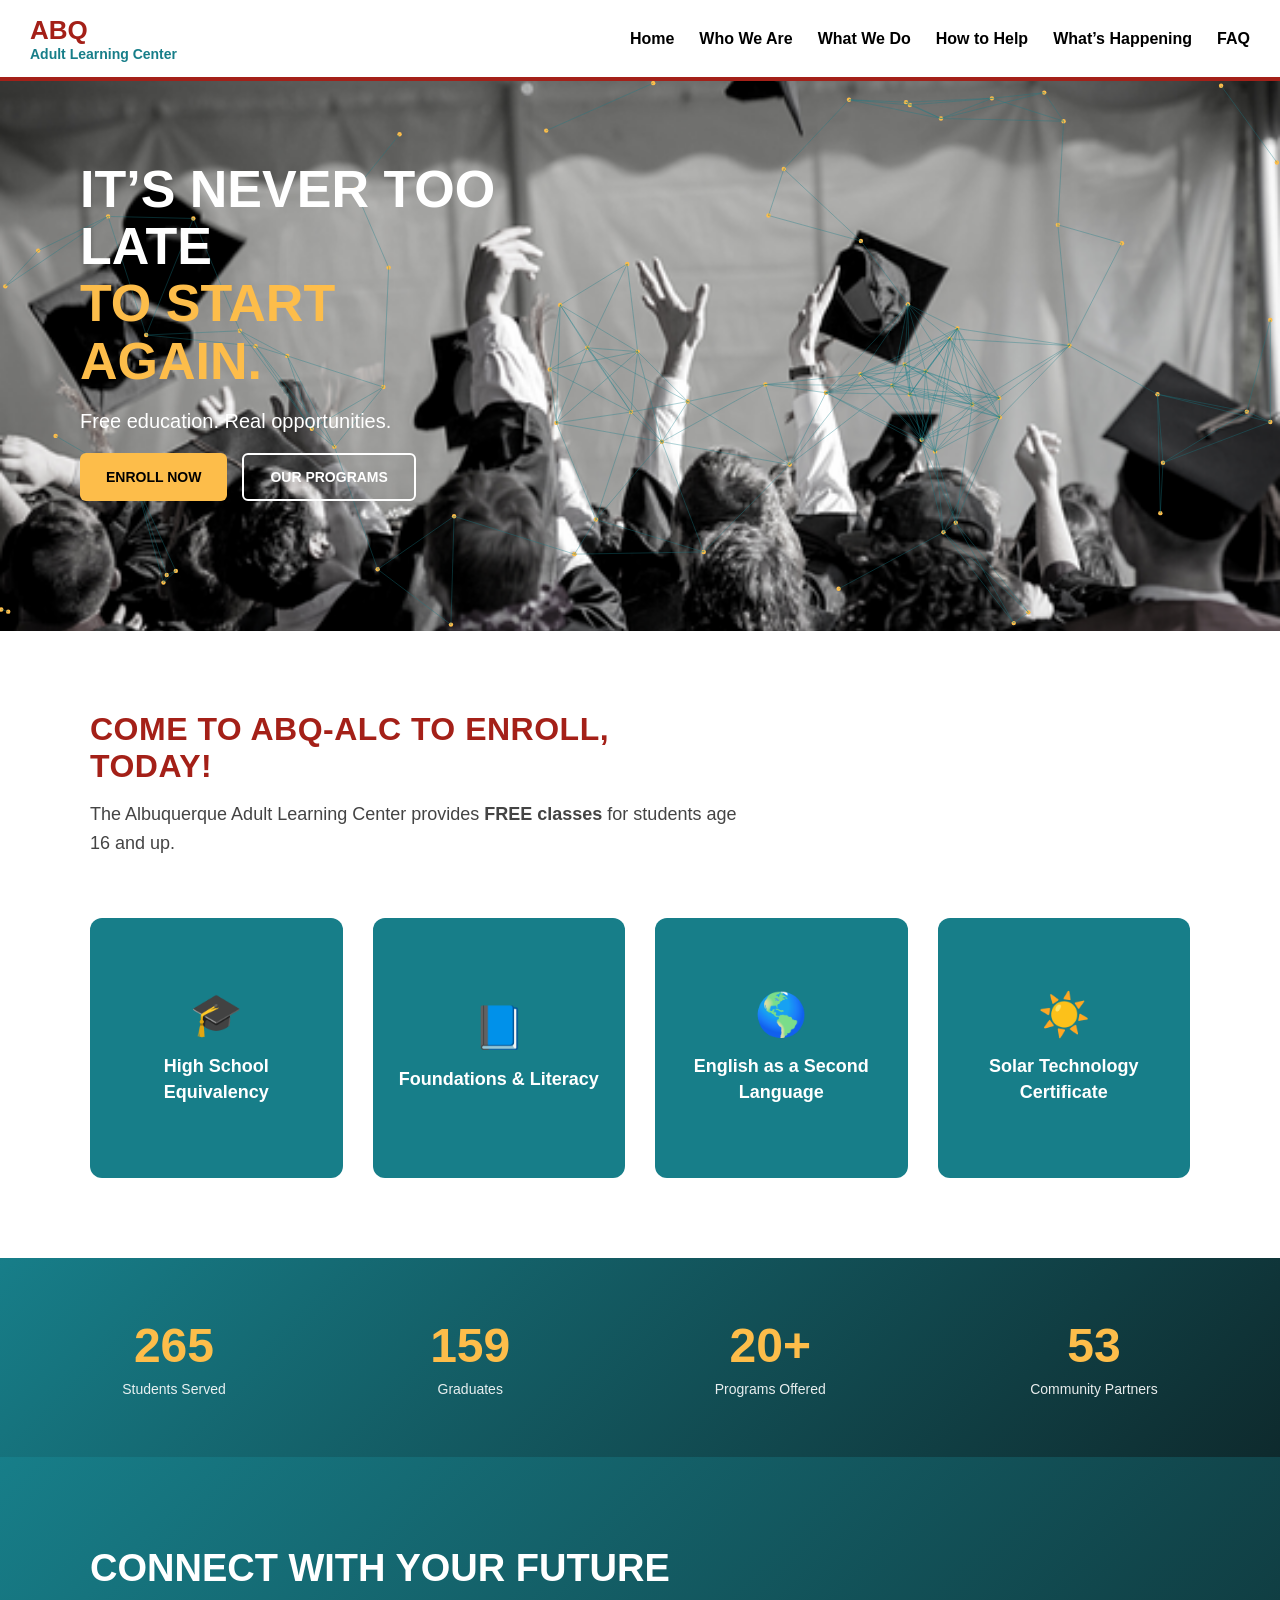
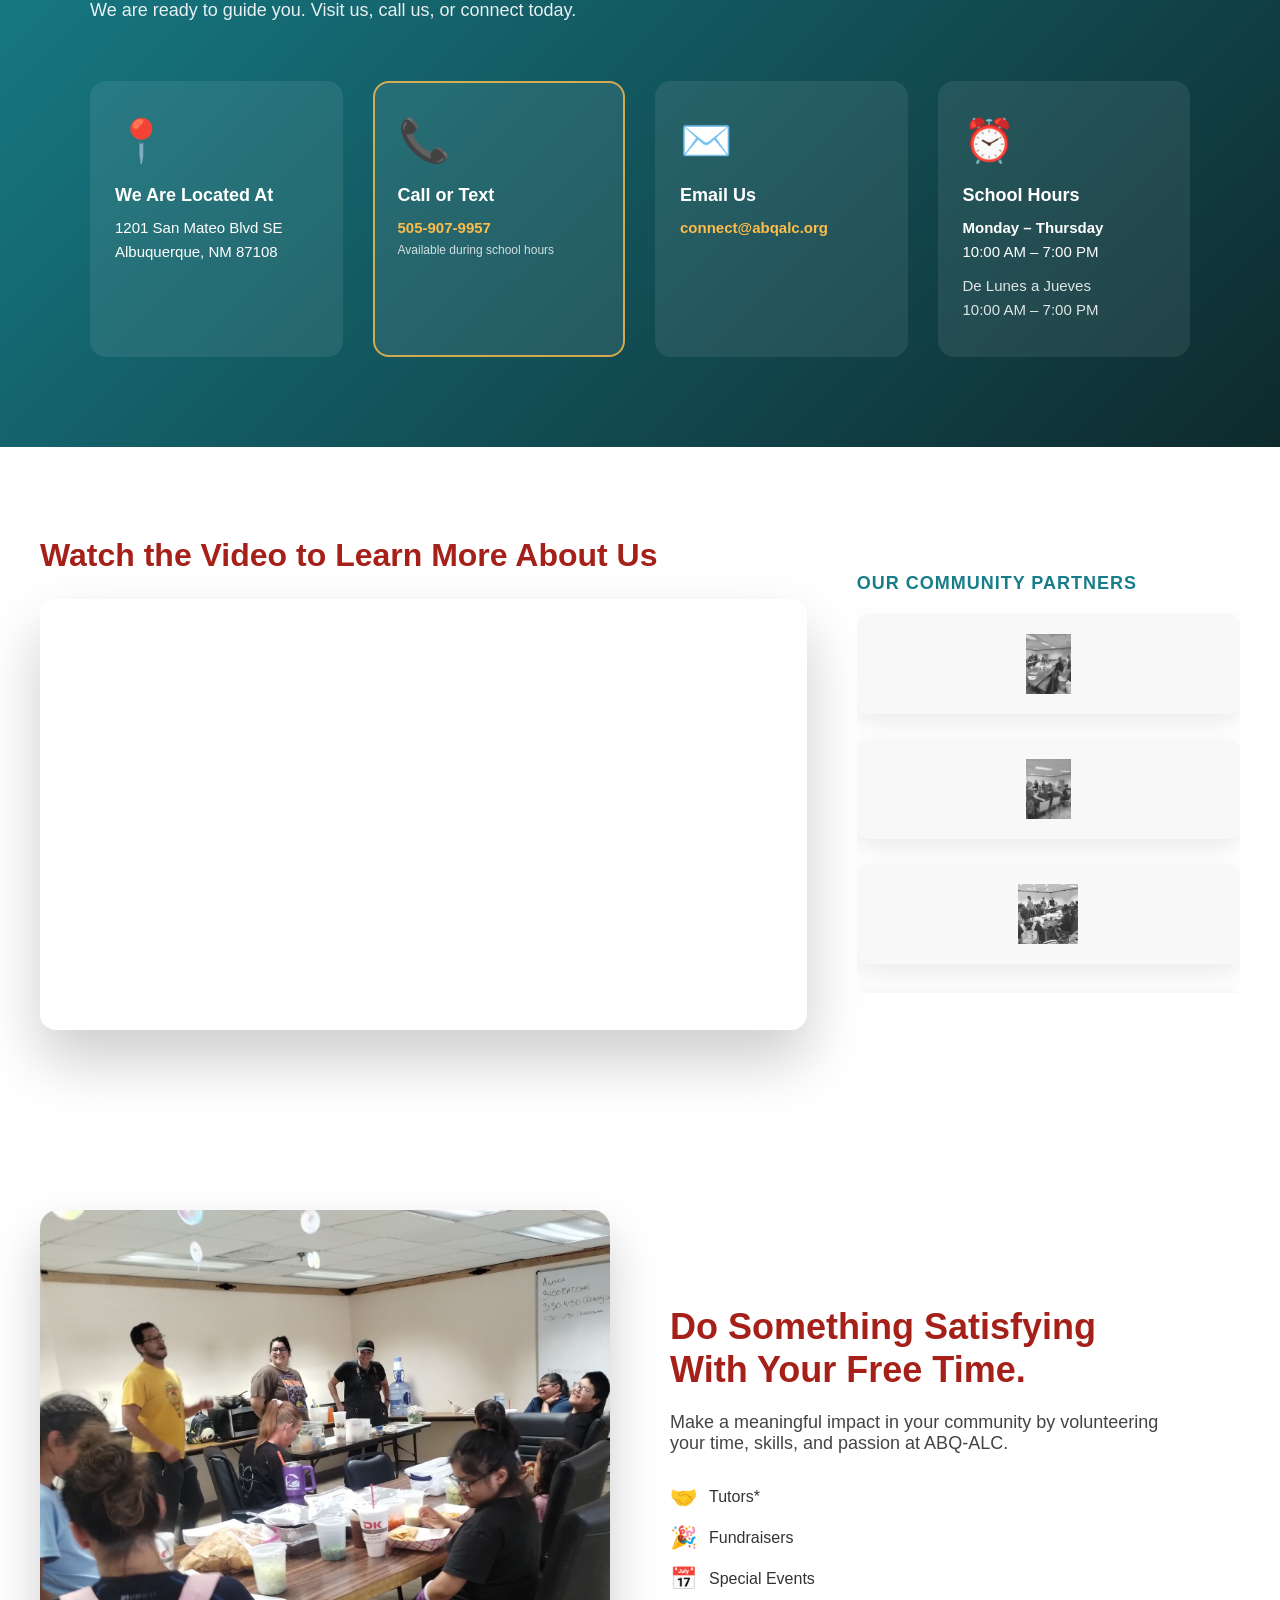
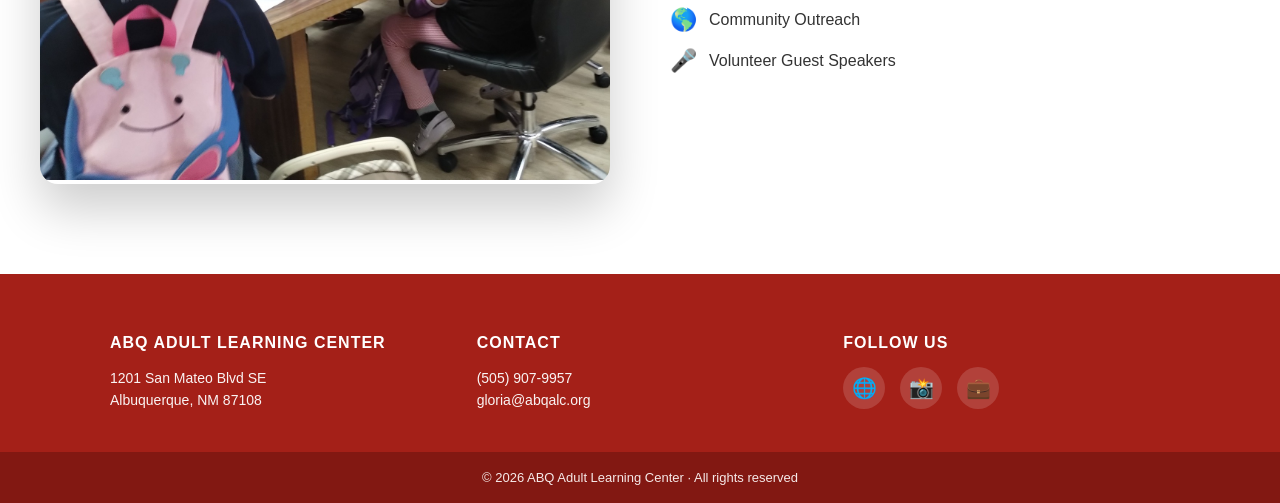
==== index.html @ 98a54695 "Update index.html" ====
<!DOCTYPE html>
<html lang="es">
<head>
  <meta charset="UTF-8" />
  <meta name="viewport" content="width=device-width, initial-scale=1.0" />
  <title>ABQ Adult Learning Center</title>
  <link rel="stylesheet" href="styles.css">
</head>
<body>

<!-- ================= NAVBAR ================= -->
<header class="navbar">
  <div class="logo">
    ABQ <span>Adult Learning Center</span>
  </div>

  <button class="menu-toggle" aria-label="Toggle Menu">☰</button>

  <nav class="nav-menu">
    <ul class="menu-root">

      <li class="menu-item">
<a href="index.html">Home</a>

        <ul class="submenu">
          <li class="has-children"><a href="pa.html">Program Information</a>
             <ul class="submenu sub">
              <li><a href="pa.html">1</a></li>
              <li><a href="pa.html">2</a></li>
              <li><a href="pa.html">3</a></li>
              <li><a href="pa.html">4</a></li>
              <li><a href="pa.html">5</a></li>
             
            </ul>
            </li>

          <li class="has-children">
            <a href="pa.html"> 2022–2023 Student Success</a>
             <ul class="submenu sub">
              <li><a href="pa.html">Board</a></li>
             <li><a href="pa.html">staff</a></li>
            </ul>
            </li>
          <li><a href="ci.html">Location & Contact</a></li>
        </ul>
      </li>

      <li class="menu-item">
        Who We Are
        <ul class="submenu">
          <li class="has-children">
            Board and Staff
            <ul class="submenu sub">
              <li>Board</li>
              <li>Staff</li>
            </ul>
          </li>
          <li>Community Partners</li>
          <li>Contact Us</li>
        </ul>
      </li>

      <li class="menu-item">
        What We Do
        <ul class="submenu">
          <li>Our Programs</li>
          <li>Student Advocacy</li>
          <li>Resources</li>
          <li>Janice Pecos Scholarship</li>
        </ul>
      </li>

      <li class="menu-item">
        How to Help
        <ul class="submenu">
          <li>Volunteer</li>
          <li>Donate</li>
        </ul>
      </li>

      <li class="menu-item">
        What’s Happening
        <ul class="submenu">
          <li>Annual Reports</li>
          <li>Events</li>
          <li>News</li>
        </ul>
      </li>

      <li class="menu-item">FAQ</li>
    </ul>
  </nav>
</header>

<!-- ================= HERO ================= -->
<section class="hero">

  <!-- Imagen de fondo REAL -->
  <div class="hero-bg"></div>

  <!-- Capa oscura -->
  <div class="hero-overlay"></div>

  <!-- Red neuronal -->
  <canvas id="network"></canvas>

  <!-- Contenido -->
  <div class="hero-content">
    <h1>
      IT’S NEVER TOO LATE<br>
      <span>TO START AGAIN.</span>
    </h1>

    <p>Free education. Real opportunities.</p>

    <div class="hero-buttons">
      <button class="btn primary">ENROLL NOW</button>
      <button class="btn secondary">OUR PROGRAMS</button>
    </div>
  </div>
</section>

<!-- ================= enroll ================= -->

<section class="enroll-section">
  <div class="enroll-container">

    <!-- Título principal -->
    <div class="enroll-header">
      <h2>COME TO ABQ‑ALC TO ENROLL, TODAY!</h2>
      <p>
        The Albuquerque Adult Learning Center provides
        <strong>FREE classes</strong> for students age 16 and up.
      </p>
    </div>

    <!-- Flip Cards -->
    <div class="flip-grid">

      <div class="flip-card">
        <div class="flip-inner">
          <div class="flip-front">
            <span class="icon">🎓</span>
            <h3>High School Equivalency</h3>
          </div>
          <div class="flip-back">
            <p>
              Preparation to pass the
              <strong>HiSET or GED® exam</strong>
              and earn your high school equivalency.
            </p>
          </div>
        </div>
      </div>

      <div class="flip-card">
        <div class="flip-inner">
          <div class="flip-front">
            <span class="icon">📘</span>
            <h3>Foundations & Literacy</h3>
          </div>
          <div class="flip-back">
            <p>
              Improve your
              <strong>reading and writing skills</strong>
              with supportive, foundational instruction.
            </p>
          </div>
        </div>
      </div>

      <div class="flip-card">
        <div class="flip-inner">
          <div class="flip-front">
            <span class="icon">🌎</span>
            <h3>English as a Second Language</h3>
          </div>
          <div class="flip-back">
            <p>
              <strong>ESL classes</strong> for all levels,
              from beginner to advanced English learners.
            </p>
          </div>
        </div>
      </div>

      <div class="flip-card">
        <div class="flip-inner">
          <div class="flip-front">
            <span class="icon">☀️</span>
            <h3>Solar Technology Certificate</h3>
          </div>
          <div class="flip-back">
            <p>
              Earn a
              <strong>Fundamentals of Solar Technology (IET)</strong>
              certificate for the solar industry.
            </p>
          </div>
        </div>
      </div>

    </div>

  </div>
</section>



<!-- ================= MÉTRICAS ================= -->
<section class="stats">
  <div class="stat" data-target="500">
    <strong>0</strong>
    <span>Students Served</span>
  </div>
  <div class="stat" data-target="300">
    <strong>0</strong>
    <span>Graduates</span>
  </div>
  <div class="stat" data-target="20">
    <strong>0</strong>
    <span>Programs Offered</span>
  </div>
  <div class="stat" data-target="100">
    <strong>0</strong>
    <span>Community Partners</span>
  </div>
</section>



<!-- ================= CONNECT ================= -->

<section class="connect-section">

  <div class="connect-wrapper">

    <h2 class="connect-title">
      CONNECT WITH YOUR FUTURE
    </h2>

    <p class="connect-subtitle">
      We are ready to guide you. Visit us, call us, or connect today.
    </p>

    <div class="connect-grid">

      <!-- LOCATION -->
      <div class="connect-card">
        <div class="connect-icon">📍</div>
        <h3>We Are Located At</h3>
        <p>
          1201 San Mateo Blvd SE<br>
          Albuquerque, NM 87108
        </p>
      </div>

      <!-- PHONE -->
      <div class="connect-card pulse">
        <div class="connect-icon">📞</div>
        <h3>Call or Text</h3>
        <p class="highlight">
          505‑907‑9957
        </p>
        <span class="note">Available during school hours</span>
      </div>

      <!-- EMAIL -->
      <div class="connect-card">
        <div class="connect-icon">✉️</div>
        <h3>Email Us</h3>
        <p class="highlight">
          connect@abqalc.org
        </p>
      </div>

      <!-- HOURS -->
      <div class="connect-card hours">
        <div class="connect-icon">⏰</div>
        <h3>School Hours</h3>
        <p>
          <strong>Monday – Thursday</strong><br>
          10:00 AM – 7:00 PM
        </p>
        <p class="spanish">
          De Lunes a Jueves<br>
          10:00 AM – 7:00 PM
        </p>
      </div>

    </div>

  </div>
</section>





<section class="partners-section">


  <div class="partners-container">

    <!-- VIDEO -->
    <div class="partners-video">
      <h2>Watch the Video to Learn More About Us</h2>

      <div class="video-wrapper">
        <iframe 
          src="https://vimeo.com/821521663?fl=pl&fe=vl"
          frameborder="0"
          allow="autoplay; fullscreen"
          allowfullscreen>
        </iframe>
      </div>
    </div>






    <!-- CARRUSEL DE ALIADOS -->
    <div class="partners-carousel">


      <h3>Our Community Partners</h3>
      <!-- LIGHTBOX MODAL -->
<div class="lightbox" id="lightbox">
  <div class="lightbox-overlay"></div>

  <div class="lightbox-content">
    <button class="lightbox-close" aria-label="Close">✕</button>
    <img id="lightbox-img" src="" alt="Expanded Partner">
  </div>
</div>

      <div class="carousel-track">
        <div class="partner-logo">
  <img src="img/aalc4.jpg" data-full="img/aalc4.jpg" alt="Partner Logo">
</div>

        <div class="partner-logo">
           <img src="img/aalc5.jpg" data-full="img/aalc5.jpg" alt="Partner Logo">

        </div>
        <div class="partner-logo">
  <img src="img/aalc6.jpg" data-full="img/aalc6.jpg" alt="Partner Logo">
        </div>
        <div class="partner-logo">
  <img src="img/aalc7.jpg" data-full="img/aalc7.jpg" alt="Partner Logo">
        </div>
        <div class="partner-logo">
  <img src="img/aalc4.jpg" data-full="img/aalc4.jpg" alt="Partner Logo">
        </div>
        <div class="partner-logo">
  <img src="img/aalc5.jpg" data-full="img/aalc5.jpg" alt="Partner Logo">
        </div>

        <!-- duplicados para loop infinito -->
        <div class="partner-logo">
  <img src="img/aalc6.jpg" data-full="img/aalc6.jpg alt="Partner Logo">
        </div>
        <div class="partner-logo">
  <img src="img/aalc7.jpg" data-full="logos/partner1.png" alt="Partner Logo">
        </div>
      </div>

    </div>

  </div>

</section>



<section class="volunteer-section">

  <div class="volunteer-container">

    <!-- IMAGEN -->
    <div class="volunteer-image">
      <img src="img/aalc6.jpg">

    </div>

    <!-- CONTENIDO -->
    <div class="volunteer-content">
      <h2>Do Something Satisfying<br>With Your Free Time.</h2>

      <p class="volunteer-intro">
        Make a meaningful impact in your community by volunteering
        your time, skills, and passion at ABQ‑ALC.
      </p>

      <ul class="volunteer-list">
        <li><span class="icon">🤝</span>Tutors*</li>
        <li><span class="icon">🎉</span>Fundraisers</li>
        <li><span class="icon">📅</span>Special Events</li>
        <li><span class="icon">🌎</span>Community Outreach</li>
        <li><span class="icon">🎤</span>Volunteer Guest Speakers</li>
      </ul>
    </div>

  </div>

</section>



<footer class="site-footer">

  <div class="footer-container">

    <!-- INFO -->
    <div class="footer-column">
      <h3>ABQ Adult Learning Center</h3>
      <p>
        1201 San Mateo Blvd SE<br>
        Albuquerque, NM 87108
      </p>
    </div>

    <!-- CONTACT -->
    <div class="footer-column">
      <h3>Contact</h3>
      <p>(505) 907‑9957</p>
      <p>
        gloria@abqalc.org
      </p>
    </div>

    <!-- SOCIAL -->
    <div class="footer-column">
      <h3>Follow Us</h3>
      <div class="social-icons">
        <a href="#" aria-label="Facebook">🌐</a>
        <a href="#" aria-label="Instagram">📸</a>
        <a href="#" aria-label="LinkedIn">💼</a>
      </div>
    </div>

   


  </div>

  <!-- COPYRIGHT -->
  <div class="footer-bottom">
    © <span id="year"></span> ABQ Adult Learning Center · All rights reserved
  </div>

</footer>

<script src="script.js"></script>




</body>
</html>
---- styles.css ----
/* =============================
   COLORES
============================= */
:root {
  --red: #a42018;
  --yellow: #fdbd4a;
  --blue: #177E89;
  --white: #ffffff;
  --dark: #0e2a2d;
}

/* =============================
   RESET
============================= */
* {
  margin: 0;
  padding: 0;
  box-sizing: border-box;
}

body {
  font-family: "Segoe UI", Arial, sans-serif;
  background: #f5f5f5;
}

/* =============================
   NAVBAR
============================= */
.navbar {
  display: flex;
  justify-content: space-between;
  align-items: center;
  padding: 15px 30px;
  background: var(--white);
  border-bottom: 4px solid var(--red);
  position: sticky;
  top: 0;
  z-index: 1000;
}

.logo {
  font-weight: bold;
  font-size: 26px;
  color: var(--red);
}

.logo span {
  display: block;
  font-size: 14px;
  color: var(--blue);
}

/* =============================
   MENU
============================= */
.menu-toggle {
  display: none;
  font-size: 28px;
  background: none;
  border: none;
  cursor: pointer;
}

.menu-root {
  list-style: none;
  display: flex;
  gap: 25px;
}


.menu-item {
  position: relative;
  cursor: pointer;
  font-weight: 600;
}

.menu-item:hover {
  color: var(--red);
}

/* =============================
   SUBMENÚS (NIVEL 1 Y 2)
============================= */
.submenu {
  position: absolute;
  top: 100%;
  left: 0;
  background: var(--white);
  min-width: 240px;
  display: none; /* SIEMPRE OCULTO */
  flex-direction: column;
  box-shadow: 0 6px 16px rgba(0,0,0,0.15);
  border-radius: 6px;
  padding: 10px 0;
  z-index: 999;
}

/* Mostrar SOLO si está activo (mobile) */
.menu-item.active > .submenu,
.has-children.active > .submenu {
  display: flex;
}

/* Desktop (hover real) */
@media (hover: hover) {
  .menu-item:hover > .submenu {
    display: flex;
  }

  .has-children:hover > .submenu {
    display: flex;
  }
}

.submenu li {
  padding: 10px 20px;
  white-space: nowrap;
}

.submenu li:hover {
  background: var(--yellow);
}

/* Segundo nivel */
.has-children {
  position: relative;
}

.submenu.sub {
  top: 0;
  left: 100%;
}


/* =============================
   CANVAS
============================= */
#network {
  position: absolute;
  inset: 0;
  z-index: 1;
}

/* =============================
   HERO CONTENT
============================= */
.hero-content {
  position: relative;
  z-index: 2;
  max-width: 600px;
  padding: 80px;
  color: var(--white);
}

.hero h1 {
  font-size: 52px;
  line-height: 1.1;
}

.hero h1 span {
  color: var(--yellow);
}

.hero p {
  margin: 20px 0;
  font-size: 20px;
}

/* =============================
   BUTTONS
============================= */
.hero-buttons {
  display: flex;
  gap: 15px;
}

.btn {
  padding: 14px 26px;
  font-size: 14px;
  border-radius: 6px;
  cursor: pointer;
  border: none;
  font-weight: bold;
}

.btn.primary {
  background: var(--yellow);
  color: #000;
}

.btn.secondary {
  background: transparent;
  border: 2px solid var(--white);
  color: var(--white);
}

/* =============================
   RESPONSIVE (MOBILE)
============================= */
@media (max-width: 768px) {
  .menu-toggle {
    display: block;
  }

  .nav-menu {
    display: none;
    width: 100%;
    background: var(--white);
  }

  .nav-menu.open {
    display: block;
  }

  .nav-menu ul {
    flex-direction: column;
    padding: 15px;
    gap: 10px;
  }

  .submenu {
    position: static;
    box-shadow: none;
    border-radius: 0;
    padding-left: 15px;
  }

  .hero-content {
    padding: 40px;
  }

  .hero h1 {
    font-size: 36px;
  }
}

.hero {
  position: relative;
  height: 550px;
  overflow: hidden;
}

/* IMAGEN DE FONDO REAL */
.hero-bg {
  position: absolute;
  inset: 0;
  background-image: url("img/hero.webp"); /* 👈 AQUÍ */
  background-size: cover;
  background-position: center;
  background-repeat: no-repeat;
  z-index: 0;
}

/* MÉTRICAS */
.stats {
  display: flex;
  justify-content: space-around;
  padding: 60px 20px;
  background: linear-gradient(135deg, #177E89, #0e2a2d);
  color: white;
}

.stat {
  text-align: center;
}

.stat strong {
  font-size: 48px;
  color: #fdbd4a;
}

.stat span {
  display: block;
  margin-top: 8px;
  font-size: 14px;
  opacity: 0.9;
}



/* =============================
   ENROLL SECTION
============================= */
.enroll-section {
  background: #ffffff;
  padding: 80px 20px;
}

.enroll-container {
  max-width: 900px;
  margin: 0 auto;
}

.enroll-section h2 {
  font-size: 32px;
  color: #a42018;
  margin-bottom: 25px;
  letter-spacing: 0.5px;
}

.enroll-intro {
  font-size: 18px;
  color: #333;
  margin-bottom: 30px;
  line-height: 1.6;
}



/* =============================
   ENROLL – FLIP CARDS SECTION
============================= */
.enroll-section {
  background: #ffffff;
  padding: 80px 20px;
}

.enroll-container {
  max-width: 1100px;
  margin: 0 auto;
}

/* Header */
.enroll-header {
  max-width: 650px;
  margin-bottom: 60px;
}

.enroll-header h2 {
  font-size: 32px;
  color: #a42018;
  margin-bottom: 15px;
}

.enroll-header p {
  font-size: 18px;
  color: #444;
  line-height: 1.6;
}

/* Grid */
.flip-grid {
  display: grid;
  grid-template-columns: repeat(4, 1fr);
  gap: 30px;
}

/* Flip Card */
.flip-card {
  perspective: 1200px;
}

.flip-inner {
  position: relative;
  width: 100%;
  height: 260px;
  transition: transform 0.7s ease;
  transform-style: preserve-3d;
}

.flip-card:hover .flip-inner {
  transform: rotateY(180deg);
}

/* Front & Back */
.flip-front,
.flip-back {
  position: absolute;
  inset: 0;
  border-radius: 12px;
  backface-visibility: hidden;
  display: flex;
  flex-direction: column;
  justify-content: center;
  padding: 25px;
}

/* Front */
.flip-front {
  background: #177E89;
  color: white;
  text-align: center;
}

.flip-front .icon {
  font-size: 42px;
  margin-bottom: 15px;
}

.flip-front h3 {
  font-size: 18px;
  line-height: 1.4;
}

/* Back */
.flip-back {
  background: #fdbd4a;
  color: #000;
  transform: rotateY(180deg);
}

.flip-back p {
  font-size: 15px;
  line-height: 1.6;
}

/* =============================
   RESPONSIVE
============================= */
@media (max-width: 1024px) {
  .flip-grid {
    grid-template-columns: repeat(2, 1fr);
  }
}

@media (max-width: 600px) {
  .flip-grid {
    grid-template-columns: 1fr;
  }

  .enroll-header h2 {
    font-size: 26px;
  }
}




/* =============================
   CONNECT SECTION
============================= */
.connect-section {
  padding: 90px 20px;
  background: linear-gradient(135deg, #177E89, #0e2a2d);
  color: white;
}

.connect-wrapper {
  max-width: 1100px;
  margin: 0 auto;
}

.connect-title {
  font-size: 38px;
  margin-bottom: 10px;
}

.connect-subtitle {
  font-size: 18px;
  opacity: 0.9;
  margin-bottom: 60px;
  max-width: 500px;
}

/* Grid */
.connect-grid {
  display: grid;
  grid-template-columns: repeat(4, 1fr);
  gap: 30px;
}

/* Card */
.connect-card {
  background: rgba(255, 255, 255, 0.08);
  border-radius: 16px;
  padding: 35px 25px;
  transition: transform 0.4s ease, background 0.4s ease;
  position: relative;
}

.connect-card:hover {
  transform: translateY(-10px);
  background: rgba(255, 255, 255, 0.15);
}

.connect-icon {
  font-size: 42px;
  margin-bottom: 20px;
}

.connect-card h3 {
  font-size: 18px;
  margin-bottom: 10px;
}

.connect-card p {
  font-size: 15px;
  line-height: 1.6;
}

.highlight {
  font-size: 18px;
  font-weight: bold;
  color: #fdbd4a;
}

.note {
  font-size: 12px;
  opacity: 0.8;
}

.spanish {
  margin-top: 10px;
  font-size: 14px;
  opacity: 0.85;
}

/* Pulse Effect */
.pulse::after {
  content: "";
  position: absolute;
  inset: 0;
  border-radius: 16px;
  border: 2px solid rgba(253, 189, 74, 0.8);
  animation: pulse 2s infinite;
  pointer-events: none;
}

@keyframes pulse {
  0% { opacity: 0.7; }
  50% { opacity: 0; }
  100% { opacity: 0.7; }
}

/* Responsive */
@media (max-width: 1000px) {
  .connect-grid {
    grid-template-columns: repeat(2, 1fr);
  }
}

@media (max-width: 600px) {
  .connect-grid {
    grid-template-columns: 1fr;
  }

  .connect-title {
    font-size: 30px;
  }
}


/* =============================
   PARTNERS SECTION
============================= */
.partners-section {
  padding: 90px 20px;
  background: #ffffff;
}

.partners-container {
  max-width: 1200px;
  margin: 0 auto;
  display: grid;
  grid-template-columns: 2fr 1fr;
  gap: 50px;
  align-items: center;
}

/* VIDEO */
.partners-video h2 {
  color: #a42018;
  font-size: 32px;
  margin-bottom: 25px;
}

.video-wrapper {
  position: relative;
  padding-top: 56.25%;
  border-radius: 16px;
  overflow: hidden;
  box-shadow: 0 30px 60px rgba(0,0,0,0.2);
}

.video-wrapper iframe {
  position: absolute;
  inset: 0;
  width: 100%;
  height: 100%;
}

/* CARRUSEL */
.partners-carousel {
  position: relative;
  height: 420px;
  overflow: hidden;
}

.partners-carousel h3 {
  margin-bottom: 20px;
  font-size: 18px;
  color: #177E89;
  text-transform: uppercase;
  letter-spacing: 1px;
}

/* Track */
.carousel-track {
  display: flex;
  flex-direction: column;
  gap: 25px;
  animation: scrollUp 18s linear infinite;
}

/* Logo Card */
.partner-logo {
  background: #f8f8f8;
  border-radius: 12px;
  padding: 20px;
  display: flex;
  align-items: center;
  justify-content: center;
  box-shadow: 0 10px 25px rgba(0,0,0,0.08);
}

.partner-logo img {
  max-width: 140px;
  max-height: 60px;
  object-fit: contain;
  filter: grayscale(100%);
  opacity: 0.85;
  transition: all 0.3s ease;
}

.partner-logo:hover img {
  filter: grayscale(0%);
  opacity: 1;
}

/* Animación vertical */
@keyframes scrollUp {
  from {
    transform: translateY(0);
  }
  to {
    transform: translateY(-50%);
  }
}

/* =============================
   RESPONSIVE
============================= */
@media (max-width: 900px) {
  .partners-container {
    grid-template-columns: 1fr;
  }

  .partners-carousel {
    height: auto;
  }

  .carousel-track {
    animation: none;
  }
}

/* =============================
   LIGHTBOX / MODAL
============================= */
.lightbox {
  position: fixed;
  inset: 0;
  display: none;
  z-index: 9999;
}

.lightbox.active {
  display: block;
}

/* Fondo oscuro */
.lightbox-overlay {
  position: absolute;
  inset: 0;
  background: rgba(14, 42, 45, 0.85);
  backdrop-filter: blur(3px);
}

/* Contenido */
.lightbox-content {
  position: relative;
  max-width: 80%;
  max-height: 80%;
  margin: auto;
  top: 50%;
  transform: translateY(-50%) scale(0.9);
  animation: zoomIn 0.4s ease forwards;
}

.lightbox-content img {
  width: 9cm;
  height: 9cm;
  object-fit: contain;
  border-radius: 12px;
  background: white;
  padding: 10px;
  display: block;
  margin: 0 auto;
}


/* Botón cerrar */
.lightbox-close {
  position: absolute;
  top: -45px;
  right: -10px;
  font-size: 32px;
  background: none;
  color: #fdbd4a;
  border: none;
  cursor: pointer;
}

/* Animación */
@keyframes zoomIn {
  to {
    transform: translateY(-50%) scale(1);
  }
}

/* Responsive */
@media (max-width: 600px) {
  .lightbox-content {
    max-width: 90%;
    max-height: 90%;
  }
}




/* =============================
   VOLUNTEER SECTION
============================= */
.volunteer-section {
  padding: 90px 20px;
  background: #ffffff;
}

.volunteer-container {
  max-width: 1200px;
  margin: 0 auto;
  display: grid;
  grid-template-columns: 1fr 1fr;
  gap: 60px;
  align-items: center;
}

/* Imagen con zoom */
.volunteer-image {
  position: relative;
  overflow: hidden;
  border-radius: 18px;
  box-shadow: 0 25px 50px rgba(0,0,0,0.2);
}

.volunteer-image img {
  width: 100%;
  height: 100%;
  object-fit: cover;
  transition: transform 0.8s ease;
}

.volunteer-image:hover img {
  transform: scale(1.08);
}

/* Contenido */
.volunteer-content h2 {
  font-size: 36px;
  color: #a42018;
  margin-bottom: 20px;
  line-height: 1.2;
}

.volunteer-intro {
  font-size: 18px;
  color: #444;
  margin-bottom: 30px;
  max-width: 500px;
}

/* Lista */
.volunteer-list {
  list-style: none;
  padding: 0;
}

.volunteer-list li {
  display: flex;
  align-items: center;
  font-size: 16px;
  color: #333;
  margin-bottom: 15px;
}

.volunteer-list .icon {
  font-size: 22px;
  margin-right: 12px;
  color: #177E89;
}

/* =============================
   RESPONSIVE
============================= */
@media (max-width: 900px) {
  .volunteer-container {
    grid-template-columns: 1fr;
  }

  .volunteer-content h2 {
    font-size: 30px;
  }
}


/* =============================
   FOOTER
============================= */
.site-footer {
  background: #a42018;
  color: white;
}

.footer-container {
  max-width: 1100px;
  margin: 0 auto;
  padding: 60px 20px 40px;
  display: grid;
  grid-template-columns: repeat(3, 1fr);
  gap: 40px;
}

.footer-column h3 {
  font-size: 16px;
  margin-bottom: 15px;
  text-transform: uppercase;
  letter-spacing: 1px;
}

.footer-column p {
  font-size: 14px;
  line-height: 1.6;
  opacity: 0.95;
}

/* SOCIAL ICONS */
.social-icons {
  display: flex;
  gap: 15px;
}

.social-icons a {
  width: 42px;
  height: 42px;
  border-radius: 50%;
  background: rgba(255, 255, 255, 0.15);
  display: flex;
  align-items: center;
  justify-content: center;
  font-size: 20px;
  color: white;
  text-decoration: none;
  transition: all 0.3s ease;
}

.social-icons a:hover {
  background: #fdbd4a;
  color: #000;
  transform: translateY(-4px);
}

/* BOTTOM */
.footer-bottom {
  background: #7f1812; /* rojo más oscuro */
  text-align: center;
  padding: 18px 15px;
  font-size: 13px;
  opacity: 0.9;
}

/* RESPONSIVE */
@media (max-width: 800px) {
  .footer-container {
    grid-template-columns: 1fr;
    text-align: center;
  }

  .social-icons {
    justify-content: center;
  }
}

nav a {
  text-decoration: none;
  color: inherit;
}


/* ================= CAREER ================= */
.career-section {
  padding: 90px 20px;
  background: #f8f8f8;
}

.career-content {
  max-width: 800px;
  margin: auto;
}

.career-content h2 {
  color: #a42018;
  font-size: 34px;
  margin-bottom: 20px;
}

.career-content p {
  font-size: 17px;
  margin-bottom: 15px;
}

/* Responsive */
@media (max-width: 900px) {
  .programs-grid {
    grid-template-columns: 1fr;
  }
}

.program-hero {
  position: relative;
  height: 420px;
  background: linear-gradient(135deg, #177E89, #0e2a2d);
  overflow: hidden;
}

.program-hero-content {
  position: relative;
  z-index: 2;
  color: white;
  text-align: center;
  top: 50%;
  transform: translateY(-50%);
}

.program-hero h1 {
  font-size: 48px;
}

.program-hero p {
  font-size: 18px;
}




/* ================= PROGRAMS ================= */

.p-sec {
  padding: 90px 20px;
  background: #fff;
  font-family: "Segoe UI", Arial, sans-serif;
}

.p-ttl {
  text-align: center;
  font-size: 32px;
  color: #a42018;
  margin-bottom: 60px;
}

.p-grid {
  max-width: 1200px;
  margin: 0 auto;
  display: grid;
  grid-template-columns: repeat(3, 1fr);
  gap: 40px;
}

.p-card {
  background: #fff;
  border-radius: 16px;
  box-shadow: 0 20px 40px rgba(0,0,0,.12);
  transition: transform .3s ease, box-shadow .3s ease;
}

.p-card:hover {
  transform: translateY(-6px);
  box-shadow: 0 30px 60px rgba(0,0,0,.18);
}

.p-card img {
  width: 100%;
  height: 200px;
  object-fit: cover;
  display: block;
  border-radius: 16px 16px 0 0;
}

.p-info {
  padding: 25px;
}

.p-info h3 {
  font-size: 18px;
  color: #177E89;
}

.p-info p {
  font-size: 14px;
  color: #555;
}

/* Button */
.p-btn {
  margin-top: 15px;
  background: #fdbd4a;
  border: none;
  padding: 10px 20px;
  border-radius: 6px;
  font-weight: bold;
  cursor: pointer;
}

.p-btn:hover {
  background: #e6a832;
}

/* Expandable text */
.p-more {
  margin-top: 15px;
  font-size: 14px;
  line-height: 1.6;
  color: #333;
  max-height: 0;
  overflow: hidden;
  transition: max-height .4s ease;
}

/* Responsive */
@media (max-width: 1000px) {
  .p-grid {
    grid-template-columns: repeat(2, 1fr);
  }
}

@media (max-width: 650px) {
  .p-grid {
    grid-template-columns: 1fr;
  }
}

.p-card.active .p-more {
  max-height: 200px; /* o lo que necesites */
}


.contact-hero {
  padding: 80px 20px;
  background: linear-gradient(135deg, #177E89, #0e2a2d);
  color: white;
  text-align: center;
}

.contact-hero h1 {
  font-size: 42px;
}

.contact-section {
  padding: 80px 20px;
  background: #fff;
}

.contact-grid {
  max-width: 1100px;
  margin: auto;
  display: grid;
  grid-template-columns: repeat(2, 1fr);
  gap: 30px;
}

.contact-card {
  background: #f8f8f8;
  padding: 25px;
  border-radius: 14px;
  box-shadow: 0 15px 30px rgba(0,0,0,0.08);
}

.contact-card h2 {
  color: var(--red);
  margin-bottom: 15px;
  font-size: 18px;
}

.contact-card p {
  font-size: 15px;
  line-height: 1.6;
  color: #333;
}

/* RESPONSIVE */
@media (max-width: 768px) {
  .contact-grid {
    grid-template-columns: 1fr;
  }

  .contact-hero h1 {
    font-size: 32px;
  }
}



.stories-section {
  padding: 80px 20px;
  background: #f5f5f5;
}

.stories-container {
  max-width: 1100px;
  margin: auto;
  display: flex;
  align-items: center;
  gap: 40px;
  background: white;
  padding: 40px;
  border-radius: 16px;
  box-shadow: 0 20px 50px rgba(0,0,0,0.1);
}

/* IMAGE */
.story-image img {
  width: 320px;
  height: 320px;
  object-fit: cover;
  border-radius: 16px;
  transition: opacity 0.5s ease;
}

/* TEXT */
.story-text h2 {
  color: #a42018;
  margin-bottom: 20px;
}

.story-text h3 {
  color: #177E89;
  margin-bottom: 10px;
}

.story-text p {
  line-height: 1.6;
  color: #333;
}

/* RESPONSIVE */
@media (max-width: 768px) {
  .stories-container {
    flex-direction: column;
    text-align: center;
  }
}
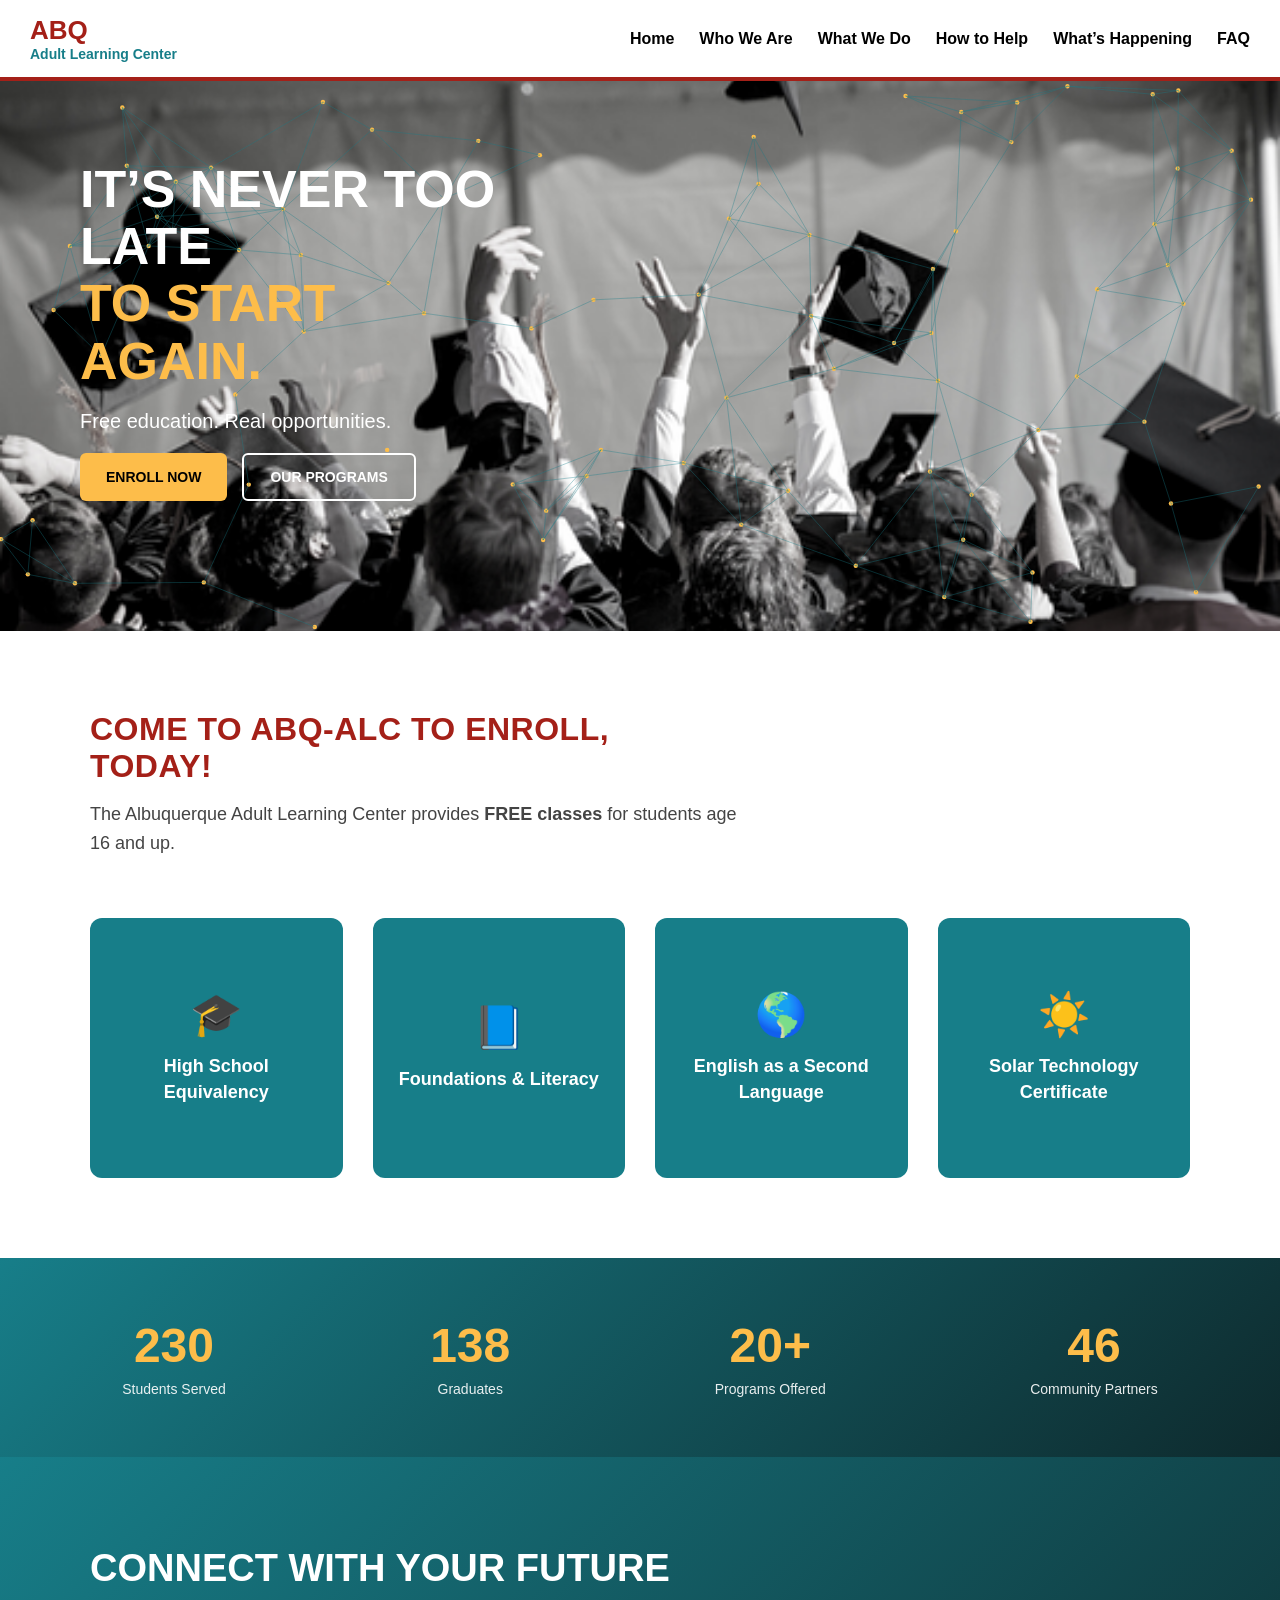
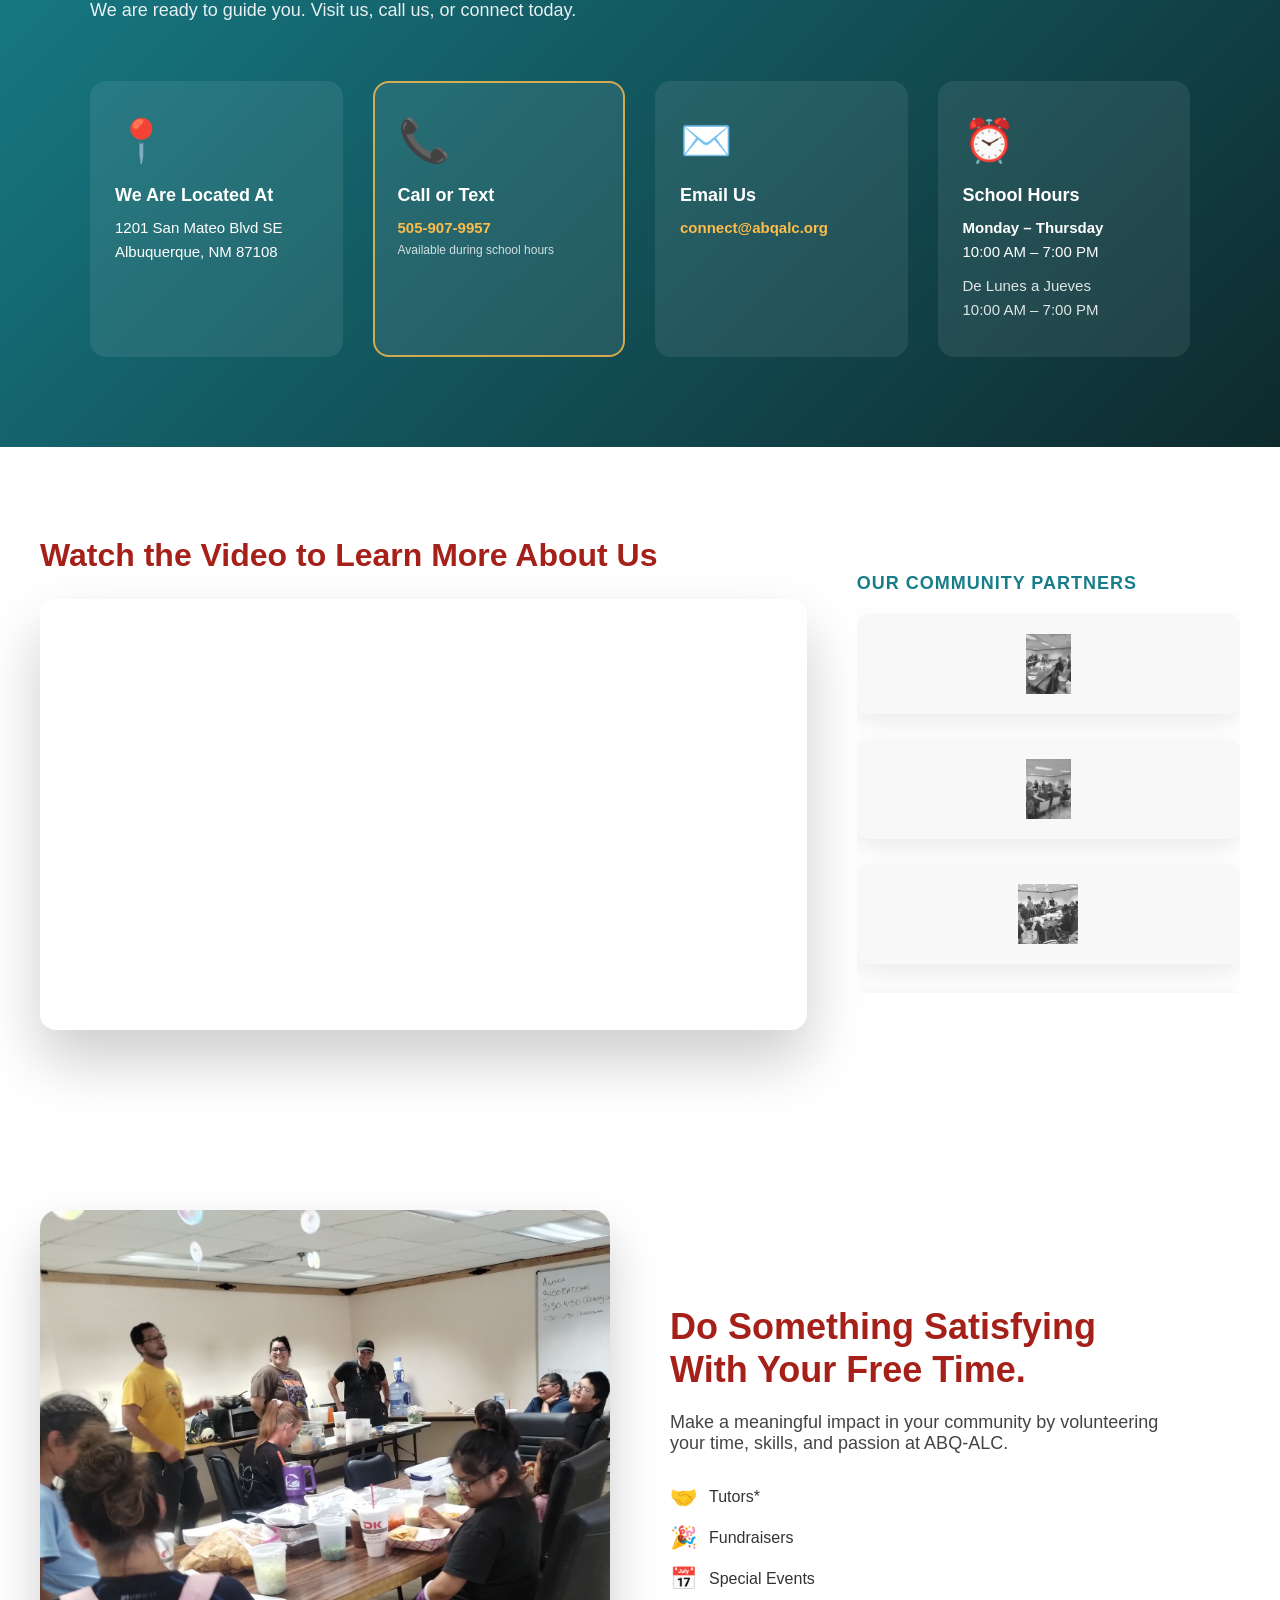
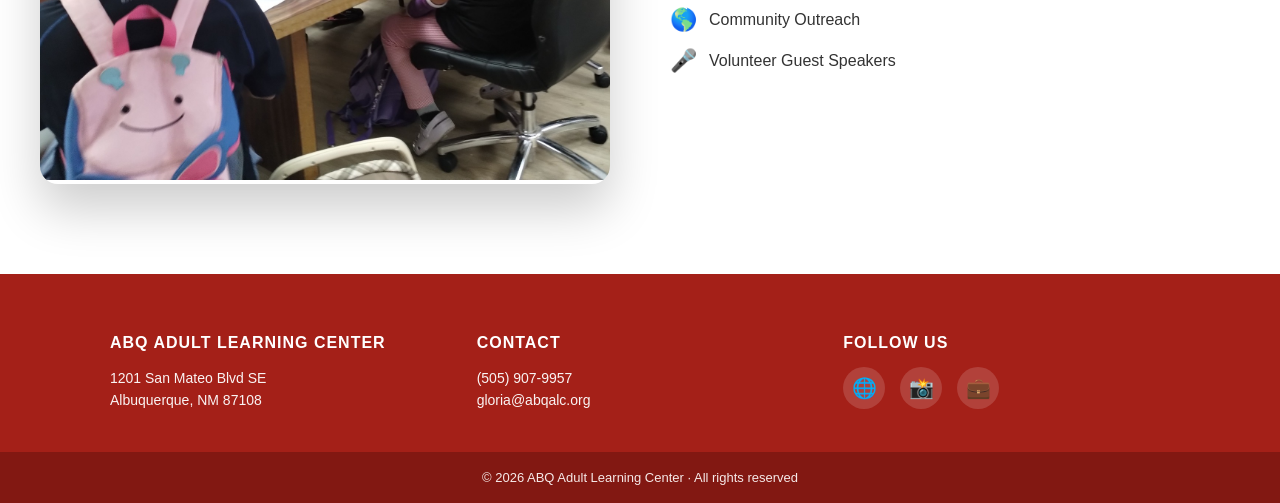
==== commit 93a263a7: "Update index.html" ====
--- a/index.html
+++ b/index.html
@@ -308,7 +308,7 @@
 
       <div class="video-wrapper">
         <iframe 
-          src="https://vimeo.com/821521663?fl=pl&fe=vl"
+          src="https://vimeo.com/821521663"
           frameborder="0"
           allow="autoplay; fullscreen"
           allowfullscreen>
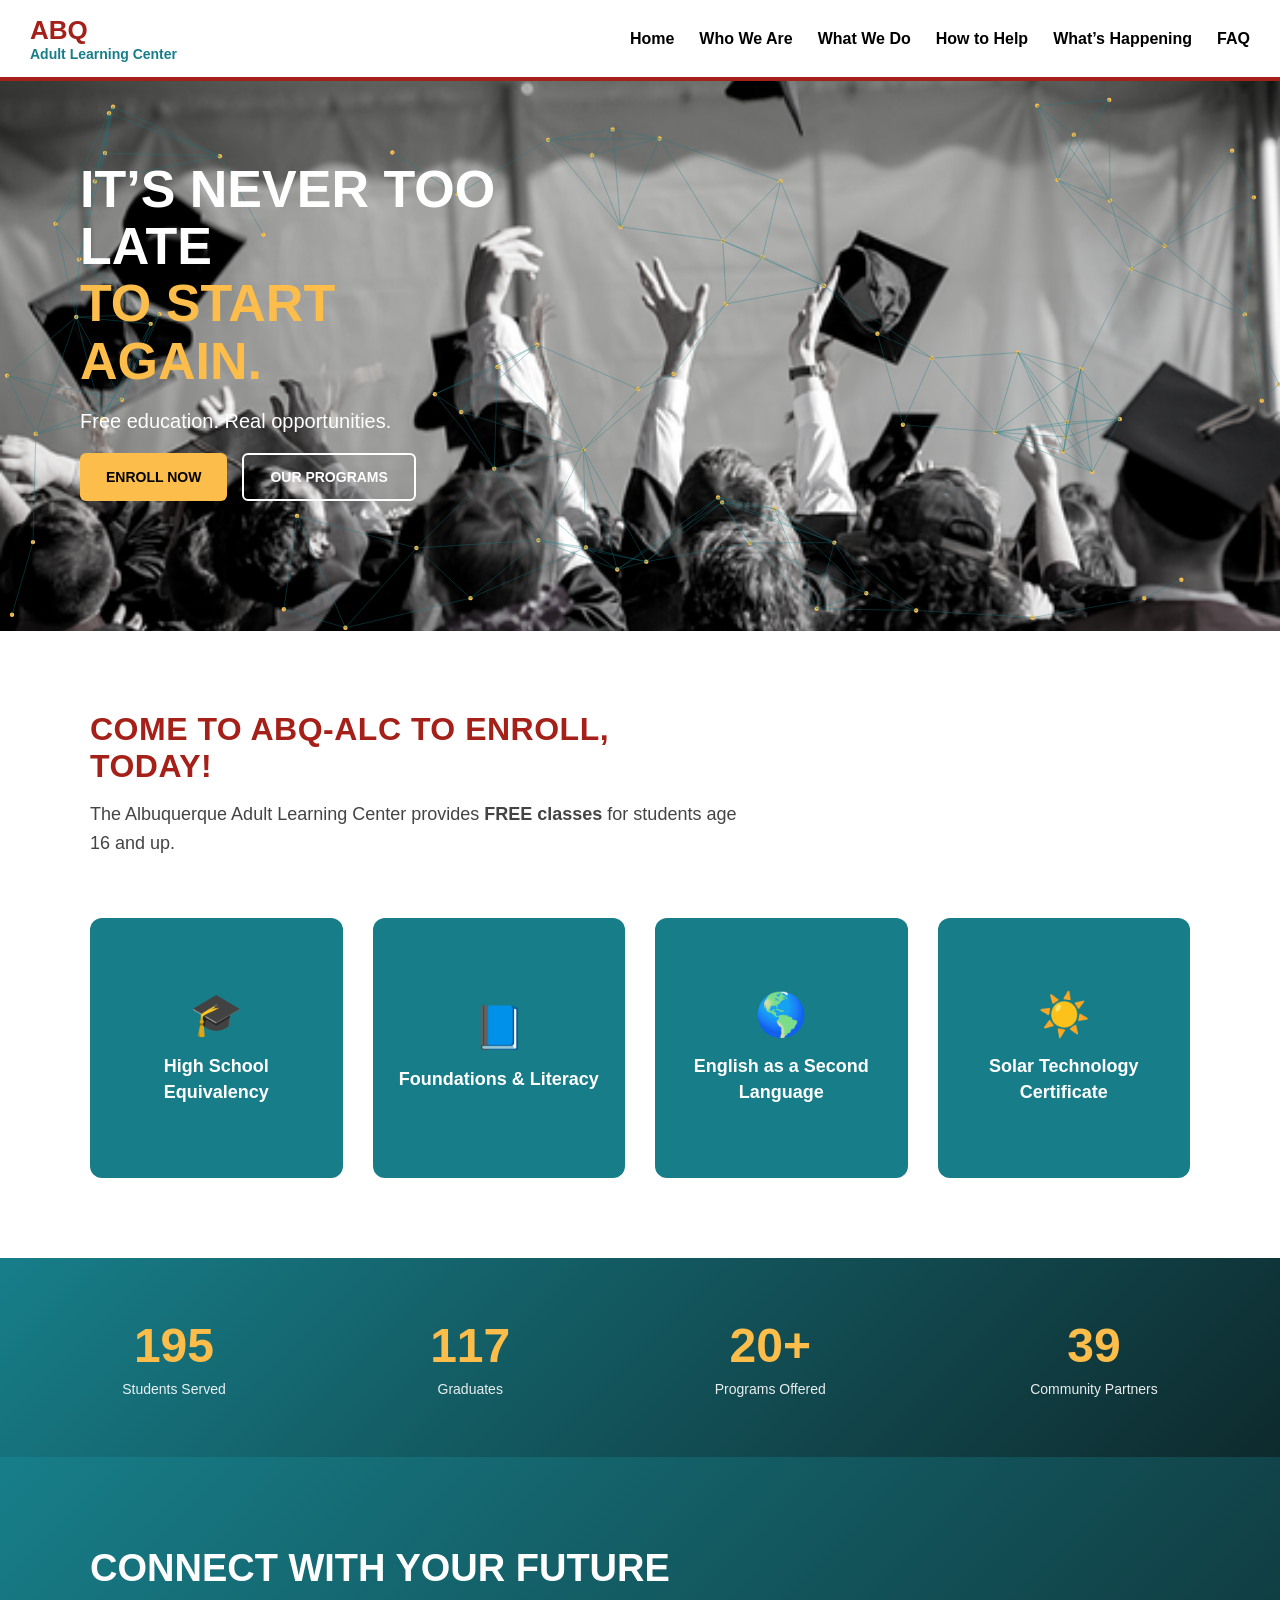
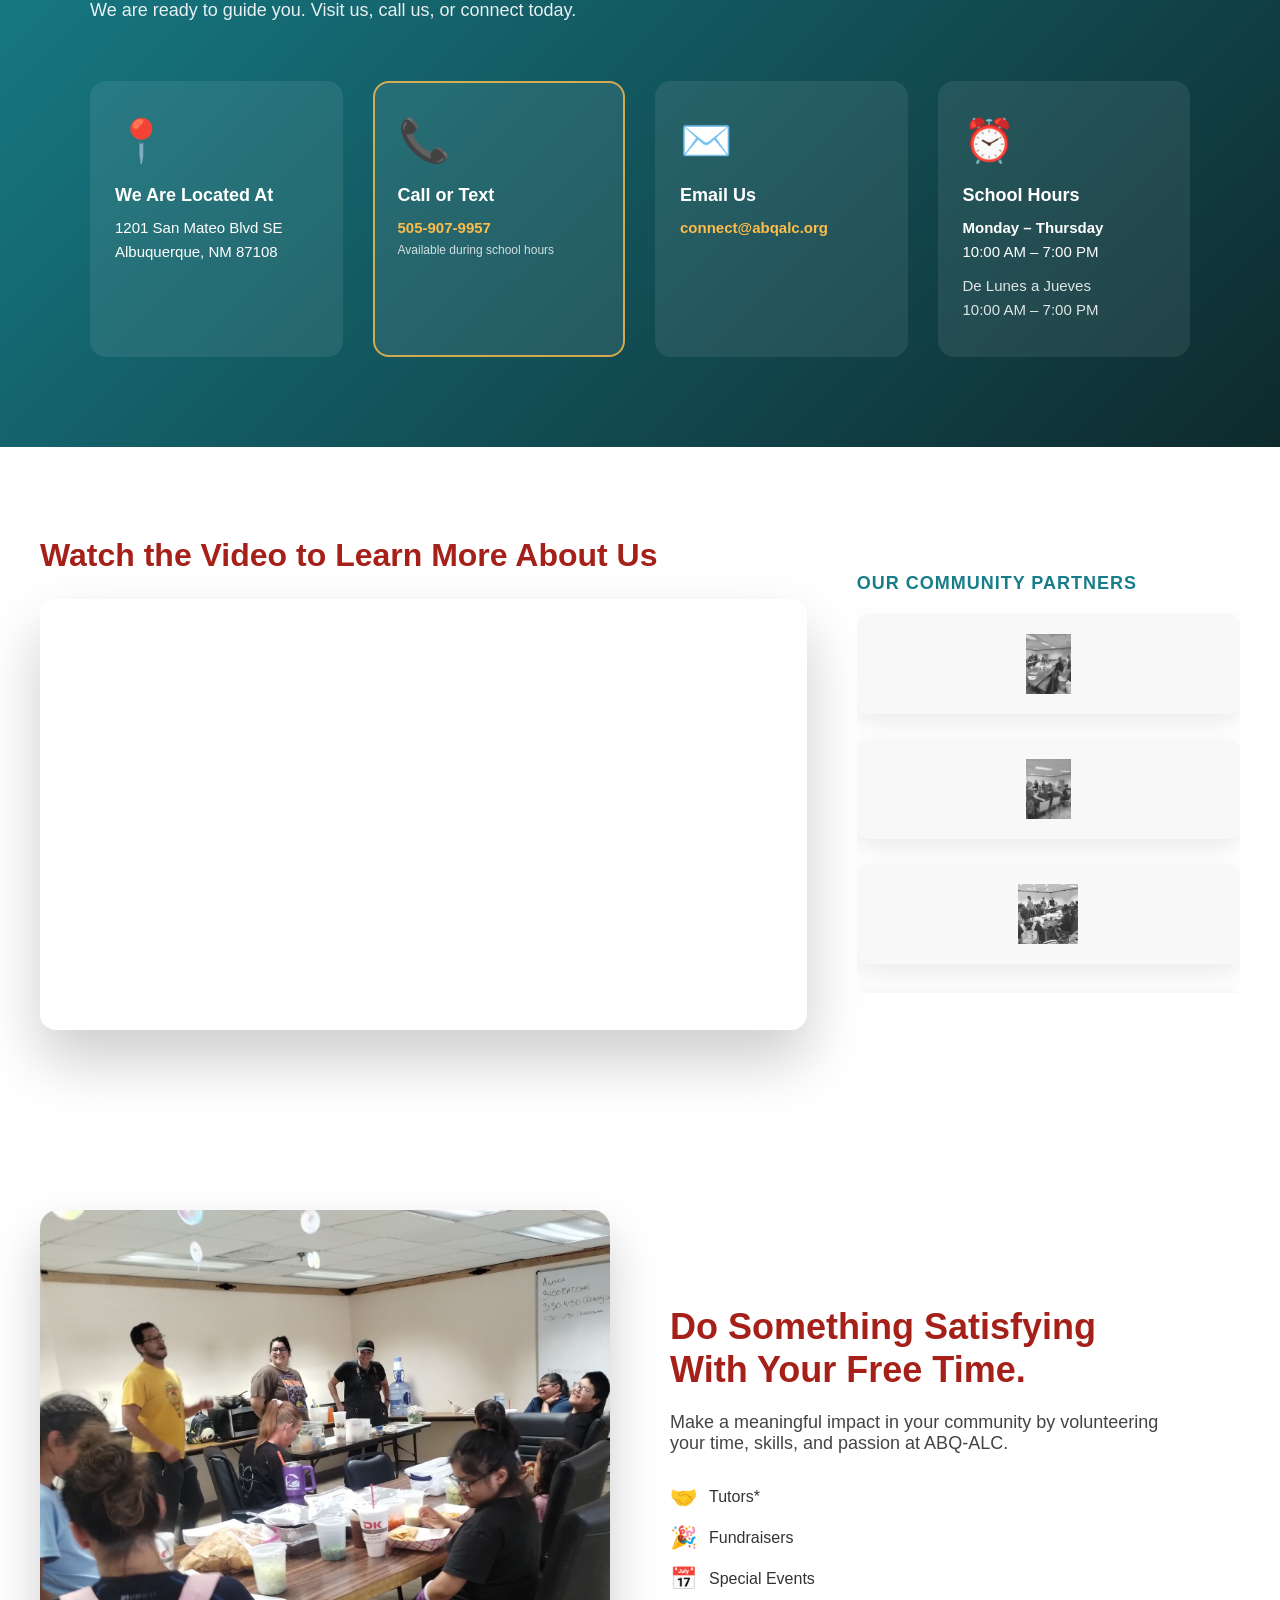
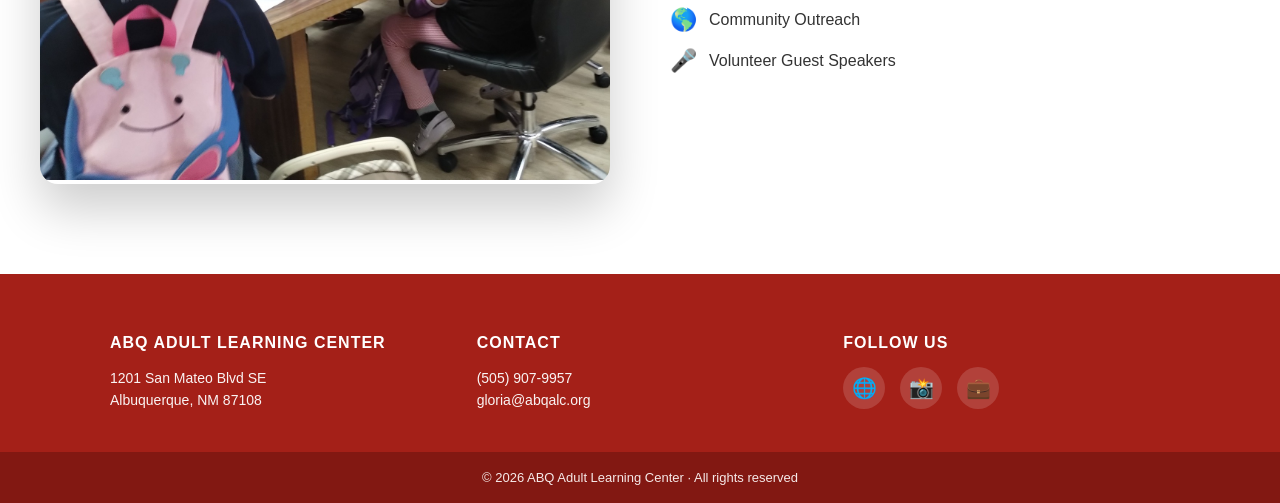
==== commit 6d91319b: "Update index.html" ====
--- a/index.html
+++ b/index.html
@@ -302,23 +302,16 @@
 
   <div class="partners-container">
 
-    <!-- VIDEO -->
+   <!-- VIDEO -->
     <div class="partners-video">
       <h2>Watch the Video to Learn More About Us</h2>
 
       <div class="video-wrapper">
         <iframe 
-          src="https://vimeo.com/821521663"
-          frameborder="0"
-          allow="autoplay; fullscreen"
-          allowfullscreen>
-        </iframe>
-      </div>
-    </div>
-
-
-
-
+       src="https://player.vimeo.com/video/821521663?badge=0&amp;autopause=0&amp;player_id=0&amp;app_id=58479" frameborder="0" allow="autoplay; fullscreen; picture-in-picture; clipboard-write; encrypted-media; web-share" referrerpolicy="strict-origin-when-cross-origin" style="position:absolute;top:0;left:0;width:100%;height:100%;" title="Albuquerque Adult Learning Center"></iframe><script src="https://player.vimeo.com/api/player.js"></script>
+       
+      </div>
+    </div>
 
 
     <!-- CARRUSEL DE ALIADOS -->
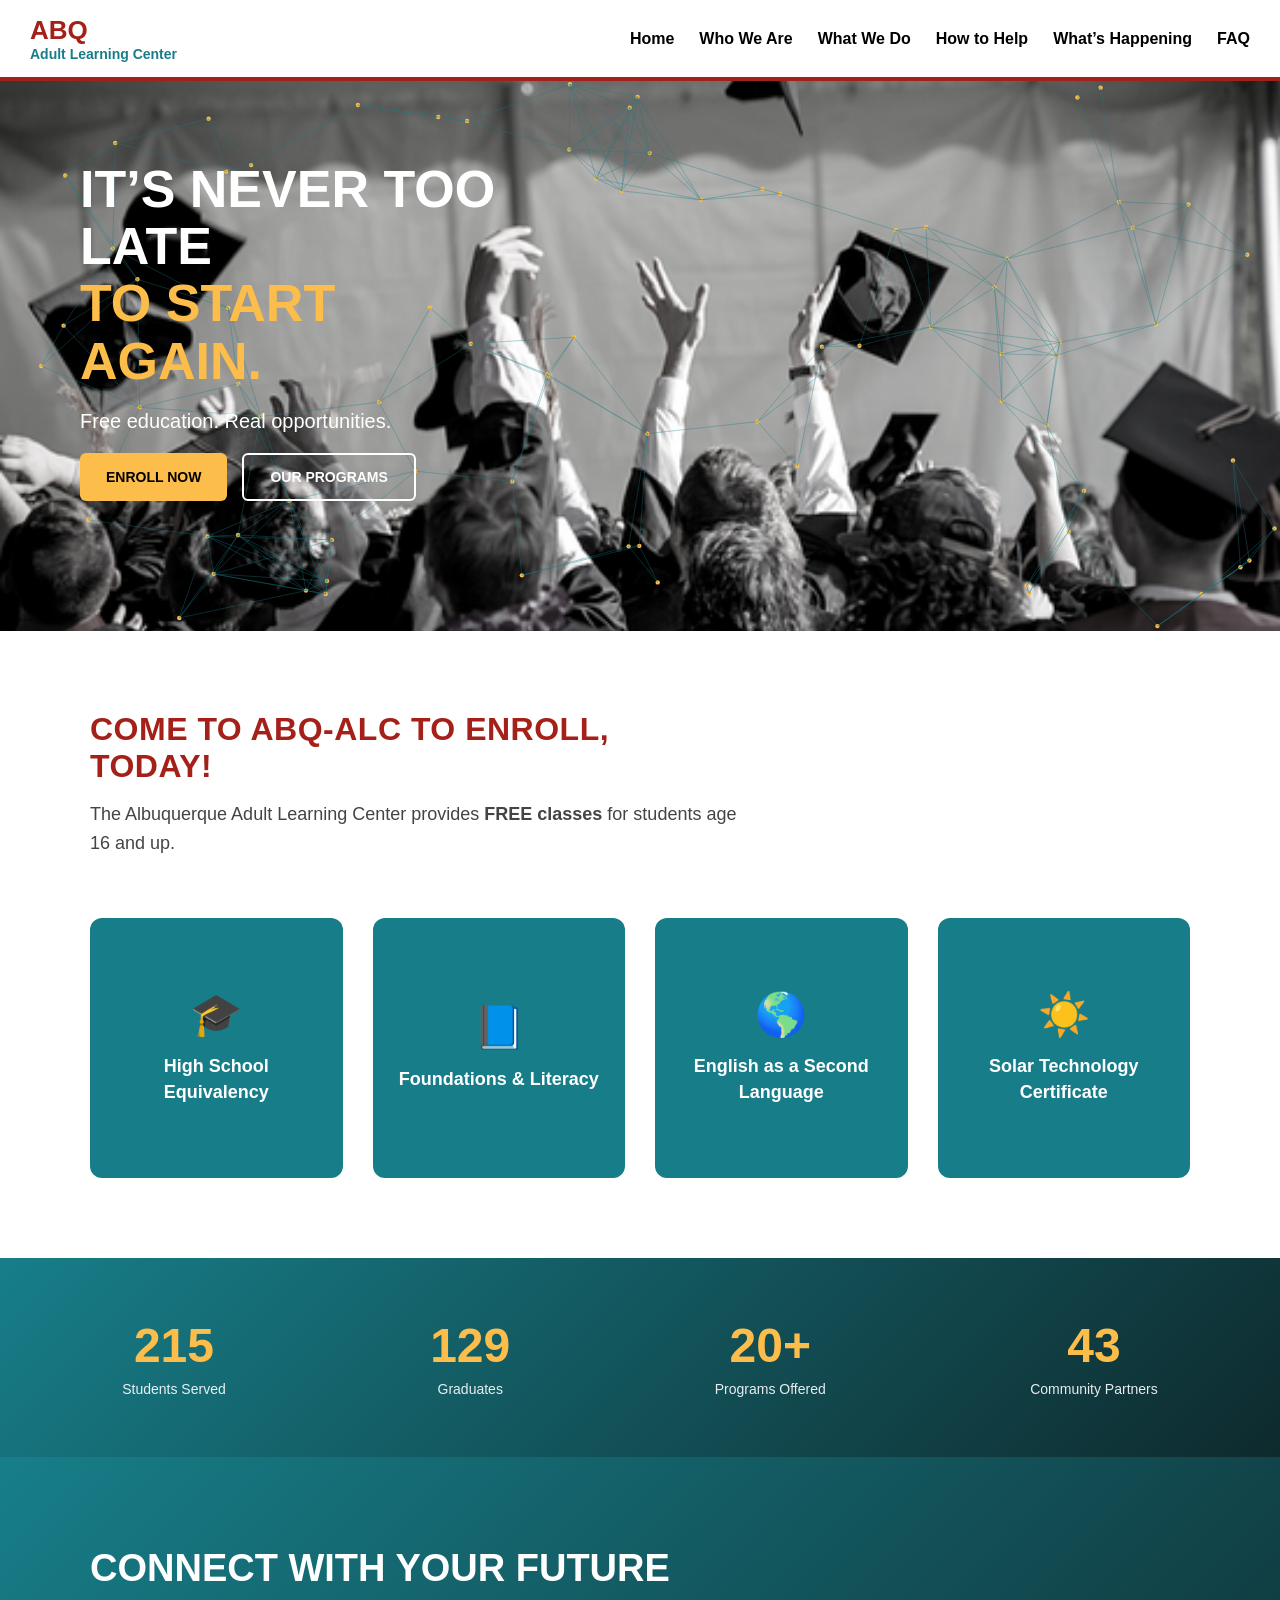
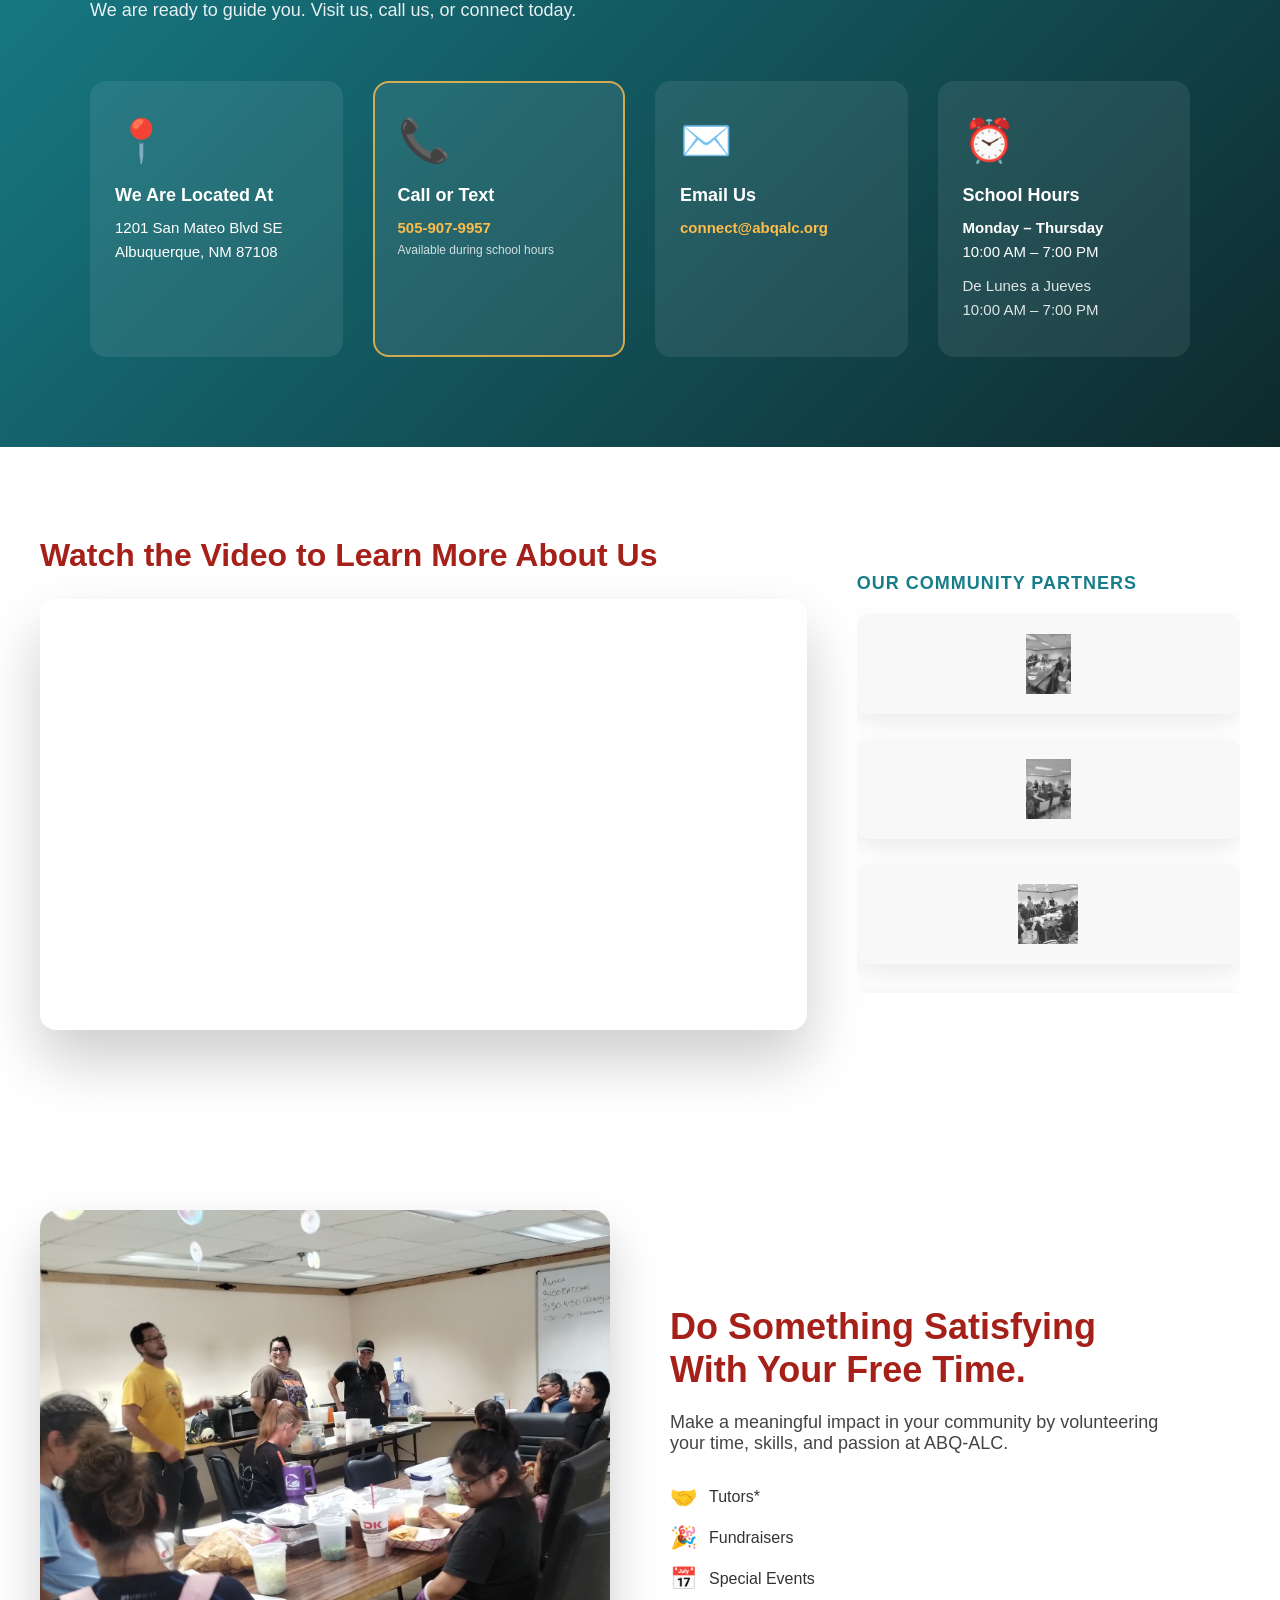
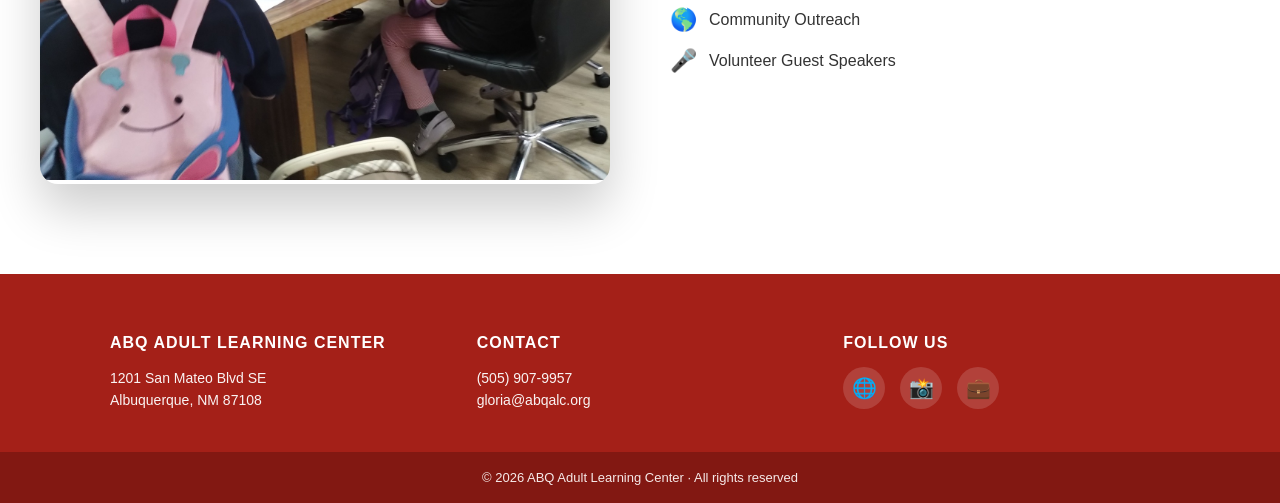
==== commit 207b9f12: "Update index.html" ====
--- a/index.html
+++ b/index.html
@@ -302,15 +302,13 @@
 
   <div class="partners-container">
 
-   <!-- VIDEO -->
+    <!-- VIDEO -->
     <div class="partners-video">
       <h2>Watch the Video to Learn More About Us</h2>
-
       <div class="video-wrapper">
         <iframe 
-       src="https://player.vimeo.com/video/821521663?badge=0&amp;autopause=0&amp;player_id=0&amp;app_id=58479" frameborder="0" allow="autoplay; fullscreen; picture-in-picture; clipboard-write; encrypted-media; web-share" referrerpolicy="strict-origin-when-cross-origin" style="position:absolute;top:0;left:0;width:100%;height:100%;" title="Albuquerque Adult Learning Center"></iframe><script src="https://player.vimeo.com/api/player.js"></script>
-       
-      </div>
+       src="https://player.vimeo.com/video/821521663?badge=0&amp;autopause=0&amp;player_id=0&amp;app_id=58479" frameborder="0" allow="autoplay; fullscreen; picture-in-picture; clipboard-write; encrypted-media; web-share" referrerpolicy="strict-origin-when-cross-origin"></iframe><script src="https://player.vimeo.com/api/player.js"></script>
+        </div>
     </div>
 
 
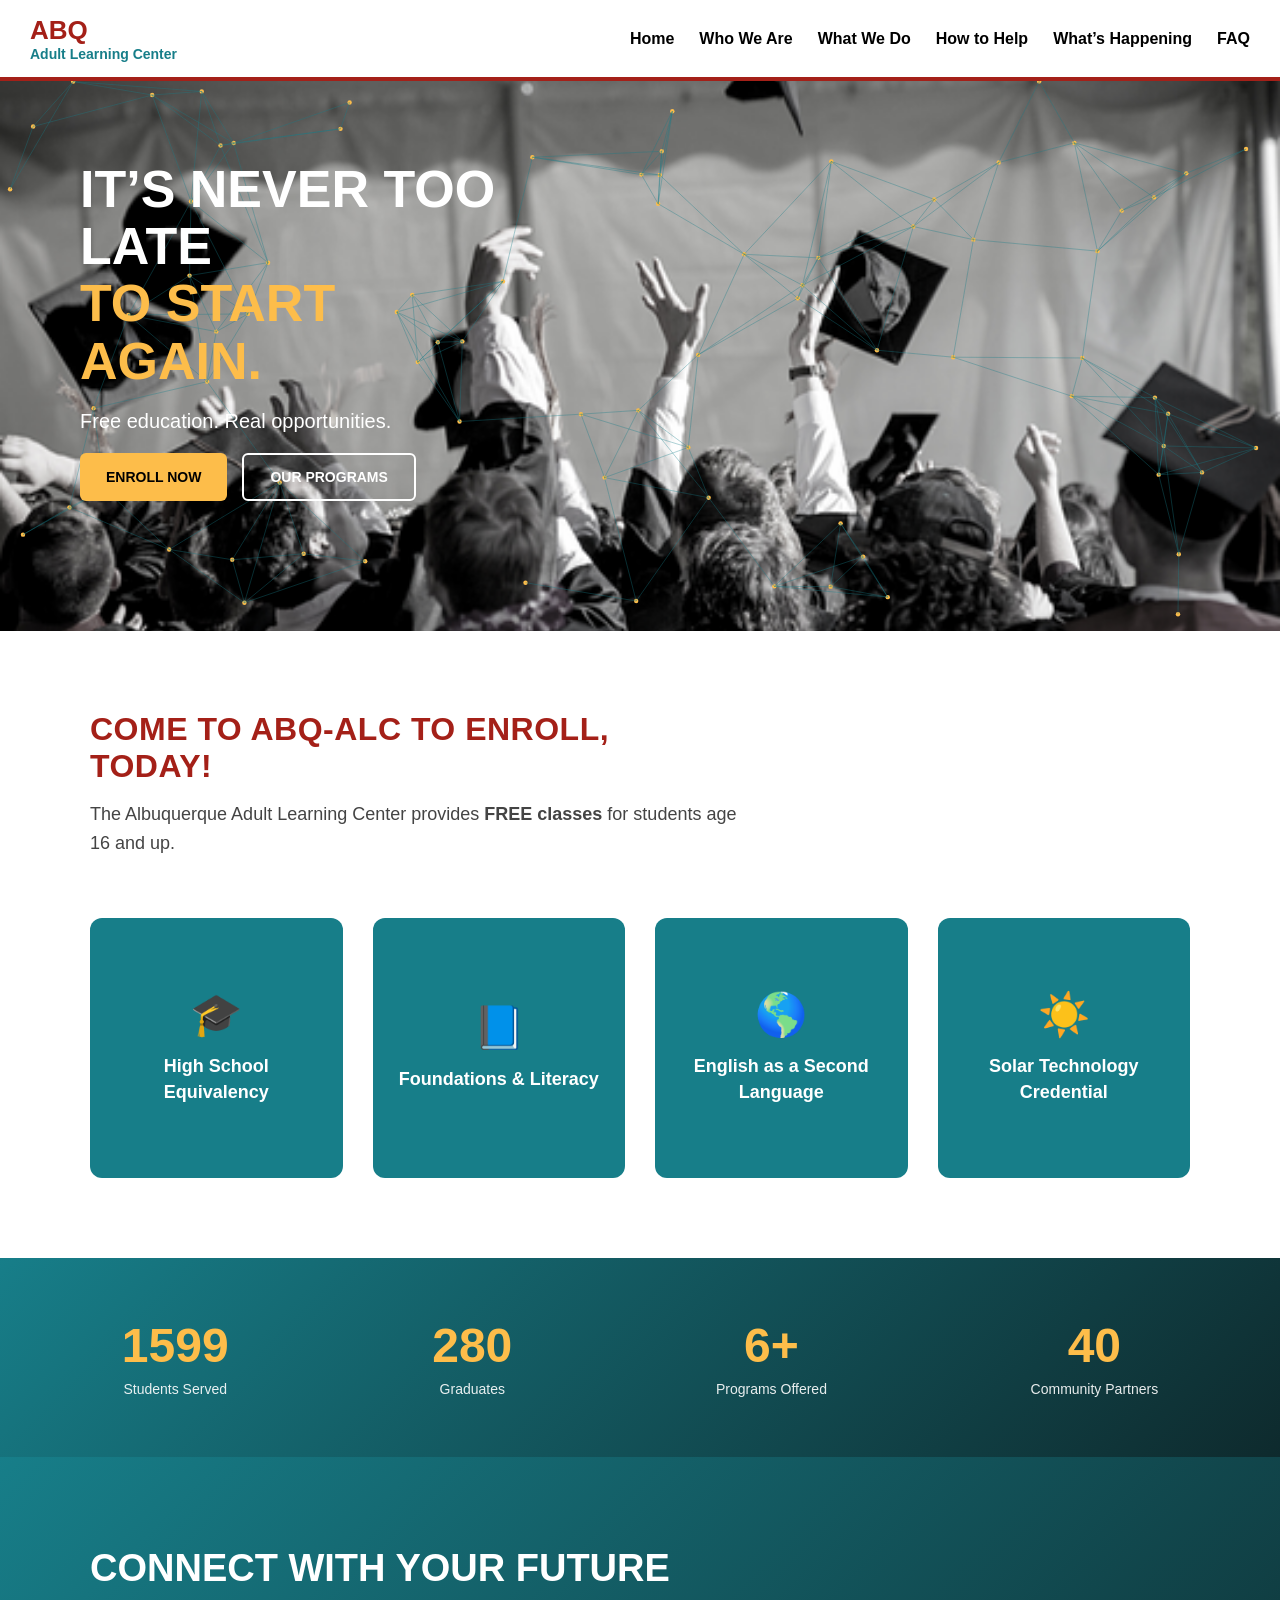
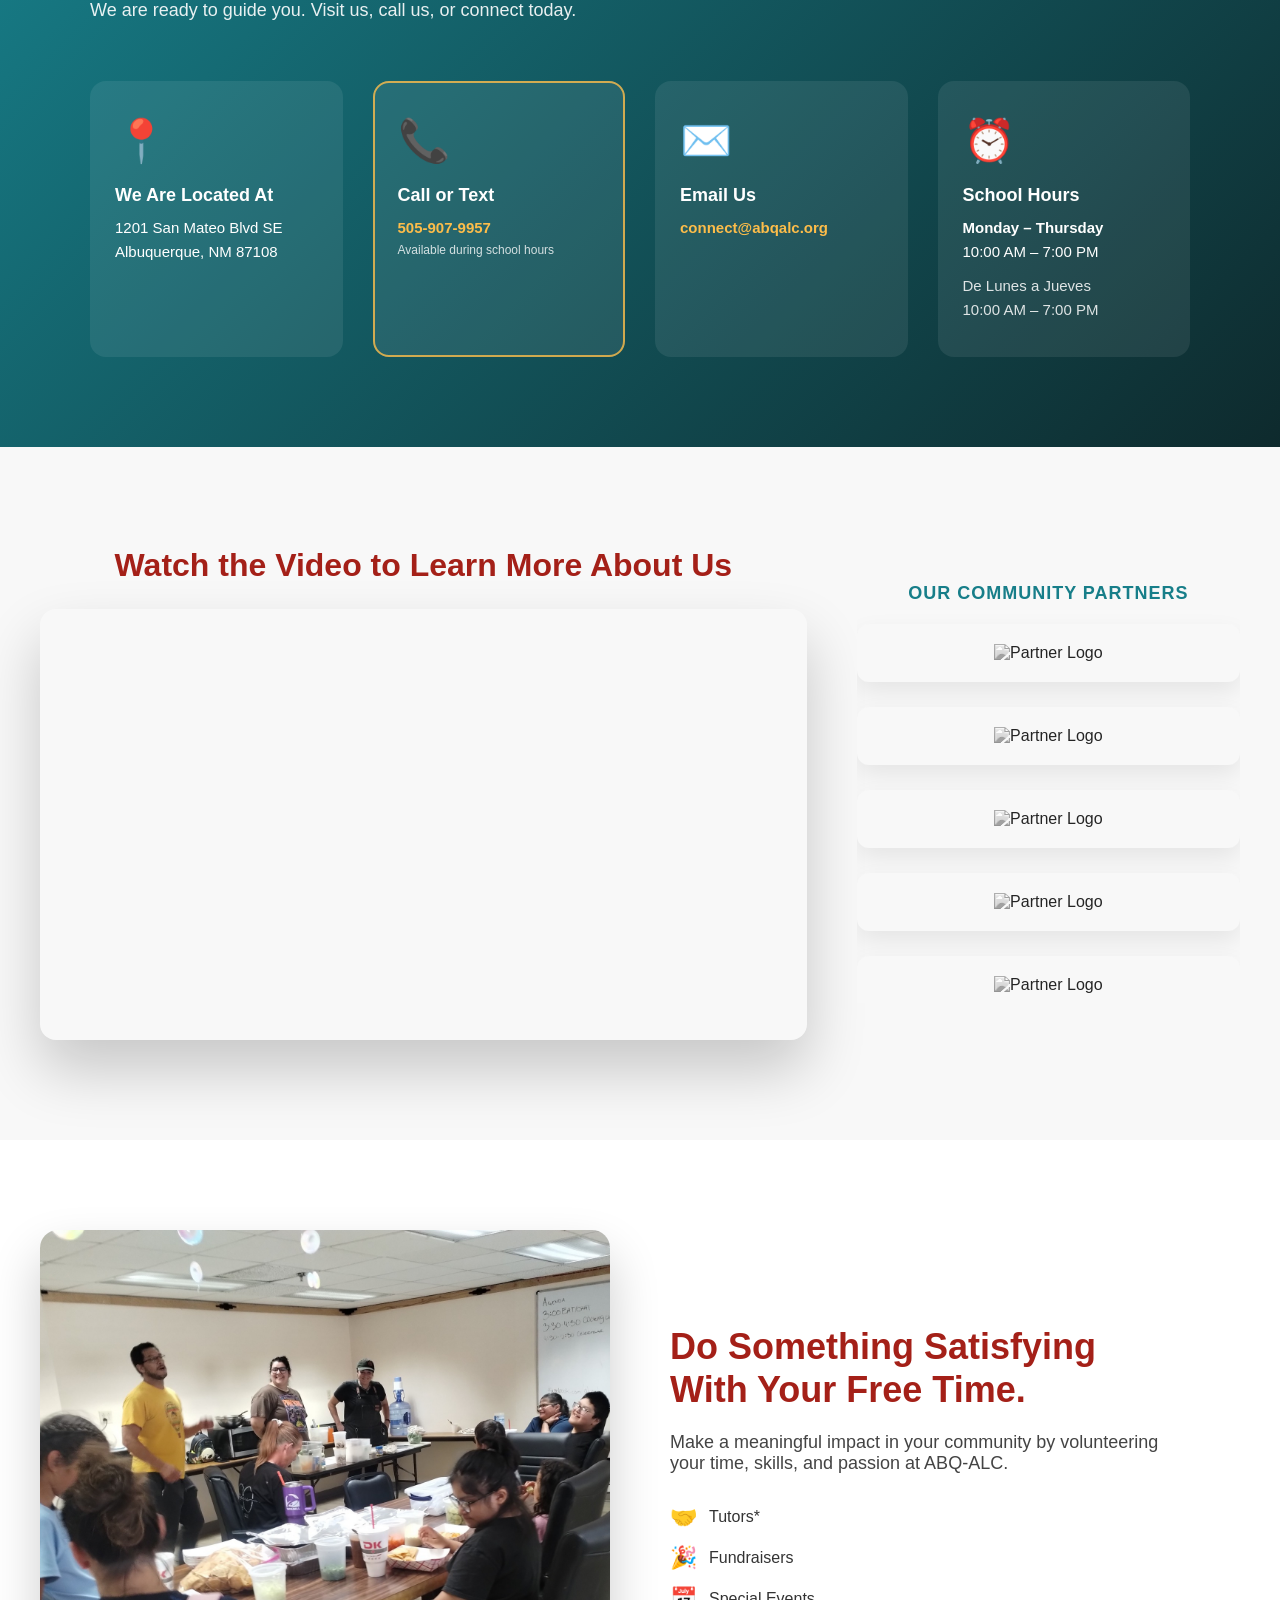
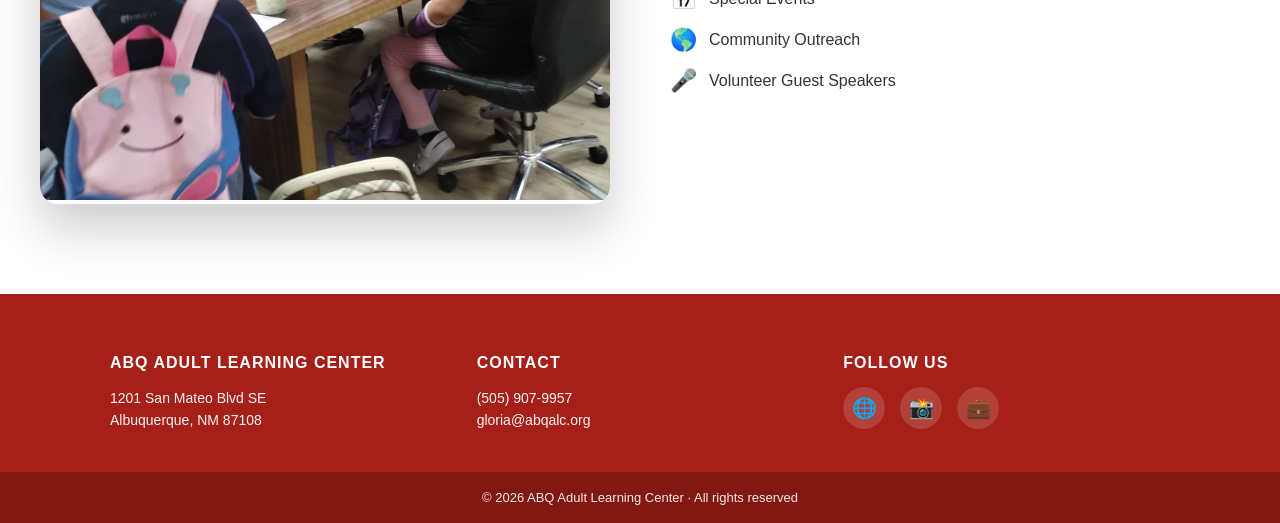
==== commit 4fffade1: "Add files via upload" ====
--- a/index.html
+++ b/index.html
@@ -24,40 +24,25 @@
 
         <ul class="submenu">
           <li class="has-children"><a href="pa.html">Program Information</a>
-             <ul class="submenu sub">
+            <!--  <ul class="submenu sub">
               <li><a href="pa.html">1</a></li>
               <li><a href="pa.html">2</a></li>
               <li><a href="pa.html">3</a></li>
               <li><a href="pa.html">4</a></li>
               <li><a href="pa.html">5</a></li>
              
-            </ul>
+            </ul>-->
             </li>
 
           <li class="has-children">
-            <a href="pa.html"> 2022–2023 Student Success</a>
-             <ul class="submenu sub">
-              <li><a href="pa.html">Board</a></li>
-             <li><a href="pa.html">staff</a></li>
-            </ul>
+            <a href="page2.html"> 2022–2023 Student Success</a>
             </li>
           <li><a href="ci.html">Location & Contact</a></li>
         </ul>
       </li>
 
       <li class="menu-item">
-        Who We Are
-        <ul class="submenu">
-          <li class="has-children">
-            Board and Staff
-            <ul class="submenu sub">
-              <li>Board</li>
-              <li>Staff</li>
-            </ul>
-          </li>
-          <li>Community Partners</li>
-          <li>Contact Us</li>
-        </ul>
+        <a href="who.html">  Who We Are</a>
       </li>
 
       <li class="menu-item">
@@ -188,13 +173,16 @@
         <div class="flip-inner">
           <div class="flip-front">
             <span class="icon">☀️</span>
-            <h3>Solar Technology Certificate</h3>
+            <h3>Solar Technology Credential</h3>
           </div>
           <div class="flip-back">
             <p>
               Earn a
               <strong>Fundamentals of Solar Technology (IET)</strong>
-              certificate for the solar industry.
+             <a href="
+
+https://video.search.yahoo.com/search/video;_ylt=Awr.wjnUhPJpWwIAqOZXNyoA;_ylu=Y29sbwNncTEEcG9zAzEEdnRpZAMEc2VjA3Nj?type=E210US105G0&p=nabcep+solar+certification&fr=mcafee&turl=https%3A%2F%2Ftse4.mm.bing.net%2Fth%2Fid%2FOVP.cW_9tWtKjv1zKpvWhstD-wHgFo%3Fpid%3DApi%26w%3D296%26h%3D156%26c%3D7%26p%3D0&rurl=https%3A%2F%2Fwww.youtube.com%2Fwatch%3Fv%3DZx-ArQhSR-M&tit=How+to+get+a+solar+job+with+NABCEP+certifications%21+Intro+to+Solar%21&pos=11&vid=f31095745891059037701e565cf217cb&sigr=6QRaX66MKJxi&sigt=qtAbaV_fkCSp&sigi=YpdcWejyRr_6
+"  target="_blank" >Credencial</a> for the solar industry.
             </p>
           </div>
         </div>
@@ -209,15 +197,15 @@
 
 <!-- ================= MÉTRICAS ================= -->
 <section class="stats">
-  <div class="stat" data-target="500">
+  <div class="stat" data-target="3998">
     <strong>0</strong>
     <span>Students Served</span>
   </div>
-  <div class="stat" data-target="300">
+  <div class="stat" data-target="732">
     <strong>0</strong>
     <span>Graduates</span>
   </div>
-  <div class="stat" data-target="20">
+  <div class="stat" data-target="6">
     <strong>0</strong>
     <span>Programs Offered</span>
   </div>
@@ -329,29 +317,29 @@
 
       <div class="carousel-track">
         <div class="partner-logo">
-  <img src="img/aalc4.jpg" data-full="img/aalc4.jpg" alt="Partner Logo">
+  <img src="img/logo4.png" data-full="img/logo4.png" alt="Partner Logo">
 </div>
 
         <div class="partner-logo">
-           <img src="img/aalc5.jpg" data-full="img/aalc5.jpg" alt="Partner Logo">
-
-        </div>
-        <div class="partner-logo">
-  <img src="img/aalc6.jpg" data-full="img/aalc6.jpg" alt="Partner Logo">
-        </div>
-        <div class="partner-logo">
-  <img src="img/aalc7.jpg" data-full="img/aalc7.jpg" alt="Partner Logo">
-        </div>
-        <div class="partner-logo">
-  <img src="img/aalc4.jpg" data-full="img/aalc4.jpg" alt="Partner Logo">
-        </div>
-        <div class="partner-logo">
-  <img src="img/aalc5.jpg" data-full="img/aalc5.jpg" alt="Partner Logo">
+           <img src="img/logo1.png" data-full="img/logo1.png" alt="Partner Logo">
+
+        </div>
+        <div class="partner-logo">
+  <img src="img/ABF1.png" data-full="img/ABF1.png" alt="Partner Logo">
+        </div>
+        <div class="partner-logo">
+  <img src="img/logo2.png" data-full="img/logo2.png" alt="Partner Logo">
+        </div>
+        <div class="partner-logo">
+  <img src="img/ABF1.png" data-full="img/ABF1.png" alt="Partner Logo">
+        </div>
+        <div class="partner-logo">
+  <img src="img/logo3.png" data-full="img/logo3.png" alt="Partner Logo">
         </div>
 
         <!-- duplicados para loop infinito -->
         <div class="partner-logo">
-  <img src="img/aalc6.jpg" data-full="img/aalc6.jpg alt="Partner Logo">
+  <img src="img/logo4.png" data-full="img/logo4.png" alt="Partner Logo">
         </div>
         <div class="partner-logo">
   <img src="img/aalc7.jpg" data-full="logos/partner1.png" alt="Partner Logo">
@@ -450,4 +438,4 @@
 
 
 </body>
-</html>
+</html>
--- a/styles.css
+++ b/styles.css
@@ -1158,4 +1158,548 @@
     flex-direction: column;
     text-align: center;
   }
+}
+
+
+/* ARROWS */
+.stories-container {
+  position: relative;
+}
+
+.story-arrow {
+  position: absolute;
+  top: 50%;
+  transform: translateY(-50%);
+  background: rgba(23, 126, 137, 0.9);
+  color: white;
+  border: none;
+  width: 44px;
+  height: 44px;
+  border-radius: 50%;
+  font-size: 22px;
+  cursor: pointer;
+  display: flex;
+  align-items: center;
+  justify-content: center;
+  transition: background 0.3s ease, transform 0.3s ease;
+  z-index: 10;
+}
+
+.story-arrow:hover {
+  background: #fdbd4a;
+  color: #000;
+  transform: translateY(-50%) scale(1.1);
+}
+
+.story-arrow.left {
+  left: -20px;
+}
+
+.story-arrow.right {
+  right: -20px;
+}
+
+/* Mobile */
+@media (max-width: 768px) {
+  .story-arrow.left {
+    left: 5px;
+  }
+
+  .story-arrow.right {
+    right: 5px;
+  }
+}
+
+
+
+/* ================= WHO WE ARE ================= */
+.who-section {
+  padding: 90px 20px;
+  background: #ffffff;
+}
+
+.who-container {
+  max-width: 1200px;
+  margin: 0 auto;
+}
+
+.who-title {
+  text-align: center;
+  font-size: 34px;
+  color: #a42018;
+  margin-bottom: 60px;
+}
+
+/* GRID */
+.who-grid {
+  display: grid;
+  grid-template-columns: repeat(3, 1fr);
+  gap: 30px;
+}
+
+/* CARD */
+.who-card {
+  position: relative;
+  height: 320px;
+  border-radius: 16px;
+  overflow: hidden;
+  cursor: pointer;
+}
+
+.who-card img {
+  width: 100%;
+  height: 100%;
+  object-fit: cover;
+  transition: transform 0.6s ease;
+}
+
+/* OVERLAY */
+.who-overlay {
+  position: absolute;
+  inset: 0;
+  background: linear-gradient(
+    to top,
+    rgba(14, 42, 45, 0.9),
+    rgba(14, 42, 45, 0.2)
+  );
+  color: white;
+  display: flex;
+  flex-direction: column;
+  justify-content: flex-end;
+  padding: 25px;
+  transform: translateY(60%);
+  transition: transform 0.6s ease;
+}
+
+.who-overlay h3 {
+  font-size: 18px;
+  margin-bottom: 10px;
+  color: #fdbd4a;
+}
+
+.who-overlay p {
+  font-size: 14px;
+  line-height: 1.6;
+  opacity: 0;
+  transition: opacity 0.4s ease;
+}
+
+/* HOVER EFFECT */
+.who-card:hover img {
+  transform: scale(1.1);
+}
+
+.who-card:hover .who-overlay {
+  transform: translateY(0);
+}
+
+.who-card:hover .who-overlay p {
+  opacity: 1;
+}
+
+/* RESPONSIVE */
+@media (max-width: 1000px) {
+  .who-grid {
+    grid-template-columns: repeat(2, 1fr);
+  }
+}
+
+@media (max-width: 600px) {
+  .who-grid {
+    grid-template-columns: 1fr;
+  }
+}
+
+
+
+/* ================= OUR MODEL ================= */
+.model-section {
+  padding: 100px 20px;
+  background: #f8f8f8;
+}
+
+.model-container {
+  max-width: 1200px;
+  margin: 0 auto;
+}
+
+.model-title {
+  text-align: center;
+  font-size: 34px;
+  color: #a42018;
+  margin-bottom: 60px;
+}
+
+/* CARD */
+.model-card {
+  position: relative;
+  border-radius: 20px;
+  overflow: hidden;
+  box-shadow: 0 30px 60px rgba(0,0,0,0.2);
+}
+
+/* IMAGE */
+.model-image img {
+  width: 100%;
+  height: 480px;
+  object-fit: cover;
+  display: block;
+  transition: transform 0.8s ease;
+}
+
+/* OVERLAY */
+.model-overlay {
+  position: absolute;
+  inset: 0;
+  background: linear-gradient(
+    to top,
+    rgba(14, 42, 45, 0.95),
+    rgba(14, 42, 45, 0.4)
+  );
+  color: white;
+  padding: 50px;
+  display: flex;
+  flex-direction: column;
+  justify-content: flex-end;
+  transform: translateY(55%);
+  transition: transform 0.7s ease;
+}
+
+.model-overlay h3 {
+  font-size: 22px;
+  color: #fdbd4a;
+  margin-bottom: 15px;
+}
+
+.model-overlay p {
+  font-size: 16px;
+  line-height: 1.7;
+  opacity: 0;
+  transition: opacity 0.5s ease;
+}
+
+/* HOVER EFFECT */
+.model-card:hover .model-image img {
+  transform: scale(1.08);
+}
+
+.model-card:hover .model-overlay {
+  transform: translateY(0);
+}
+
+.model-card:hover .model-overlay p {
+  opacity: 1;
+}
+/* MOBILE */
+@media (max-width: 768px) {
+  .model-image img {
+    height: 380px;
+  }
+
+  .model-overlay {
+    transform: translateY(0);
+  }
+} /* ✅ ESTA LLAVE FALTABA */
+
+
+
+
+/* ==================================================
+   BOARD & STAFF – SECTION BASE
+================================================== */
+
+.board-section {
+  padding: 100px 20px;
+  background: #ffffff;
+}
+
+.board-container {
+  max-width: 1200px;
+  margin: 0 auto;
+  text-align: center;
+}
+
+.board-title {
+  font-size: 36px;
+  color: #a42018;
+  font-weight: 700;
+  margin-bottom: 60px;
+  position: relative;
+}
+
+.board-title::after {
+  content: "";
+  width: 70px;
+  height: 4px;
+  background: #fdbd4a;
+  display: block;
+  margin: 15px auto 0;
+  border-radius: 3px;
+}
+
+/* ==================================================
+   SELECTOR (BOARD / STAFF)
+================================================== */
+
+.board-selector {
+  display: grid;
+  grid-template-columns: repeat(2, 1fr);
+  gap: 30px;
+  margin-bottom: 80px;
+}
+
+/* Selector Card */
+.selector-card {
+  position: relative;
+  height: 260px;
+  border-radius: 18px;
+  overflow: hidden;
+  cursor: pointer;
+  box-shadow: 0 20px 40px rgba(0,0,0,0.15);
+  transition: transform 0.4s ease, box-shadow 0.4s ease;
+}
+
+.selector-card img {
+  width: 100%;
+  height: 100%;
+  object-fit: cover;
+  display: block;
+}
+
+/* Overlay */
+.selector-overlay {
+  position: absolute;
+  inset: 0;
+  background: rgba(14, 42, 45, 0.75);
+  display: flex;
+  align-items: center;
+  justify-content: center;
+}
+
+/* Selector Title */
+.selector-overlay h3 {
+  font-size: 20px;
+  font-weight: 700;
+  text-transform: uppercase;
+  letter-spacing: 1.5px;
+  color: white;
+  padding: 12px 26px;
+  border: 2px solid rgba(255,255,255,0.75);
+  border-radius: 40px;
+  background: rgba(0,0,0,0.35);
+  backdrop-filter: blur(4px);
+  transition: all 0.3s ease;
+}
+
+/* Hover & Active */
+.selector-card:hover {
+  transform: scale(1.05);
+}
+
+.selector-card:hover .selector-overlay h3 {
+  background: #fdbd4a;
+  color: #000;
+  border-color: #fdbd4a;
+}
+
+.selector-card.active {
+  box-shadow: 0 30px 60px rgba(164,32,24,0.5);
+}
+
+/* ==================================================
+   CONTENT AREA
+================================================== */
+
+.board-content {
+  max-width: 1000px;
+  margin: 0 auto;
+  text-align: left;
+}
+
+/* Panels */
+.content-panel {
+  display: none;
+  animation: fadeUp 0.5s ease both;
+}
+
+.content-panel.show {
+  display: block;
+}
+
+/* Panel title */
+.panel-title {
+  font-size: 26px;
+  color: #177E89;
+  text-align: center;
+  margin-bottom: 50px;
+}
+
+/* ==================================================
+   PEOPLE GRID (BOARD / STAFF)
+================================================== */
+
+.people-grid {
+  display: grid;
+  grid-template-columns: repeat(3, 1fr);
+  gap: 30px;
+}
+
+/* Person card */
+.person-card {
+  background: #ffffff;
+  border-radius: 16px;
+  overflow: hidden;
+  box-shadow: 0 15px 35px rgba(0,0,0,0.12);
+  display: flex;
+  flex-direction: column;
+  transition: transform 0.4s ease, box-shadow 0.4s ease;
+}
+
+.person-card:hover {
+  transform: translateY(-8px);
+  box-shadow: 0 25px 50px rgba(0,0,0,0.18);
+}
+
+/* Person image */
+.person-card img {
+  width: 100%;
+  height: 240px;
+  object-fit: cover;
+  display: block;
+}
+
+/* Person info */
+.person-info {
+  padding: 22px;
+  flex-grow: 1;
+}
+
+.person-info h4 {
+  font-size: 18px;
+  font-weight: 700;
+  color: #a42018;
+  margin-bottom: 6px;
+}
+
+.person-info span {
+  display: block;
+  font-size: 13px;
+  font-weight: 600;
+  color: #177E89;
+  margin-bottom: 12px;
+  text-transform: uppercase;
+  letter-spacing: 0.5px;
+}
+
+.person-info p {
+  font-size: 14px;
+  line-height: 1.6;
+  color: #444;
+}
+
+/* ==================================================
+   ANIMATIONS
+================================================== */
+
+@keyframes fadeUp {
+  from {
+    opacity: 0;
+    transform: translateY(18px);
+  }
+  to {
+    opacity: 1;
+    transform: translateY(0);
+  }
+}
+
+/* ==================================================
+   RESPONSIVE
+================================================== */
+
+@media (max-width: 1000px) {
+  .people-grid {
+    grid-template-columns: repeat(2, 1fr);
+  }
+}
+
+@media (max-width: 768px) {
+  .board-selector {
+    grid-template-columns: 1fr;
+  }
+
+  .board-title {
+    font-size: 30px;
+  }
+}
+
+@media (max-width: 600px) {
+  .people-grid {
+    grid-template-columns: 1fr;
+  }
+}
+
+
+
+/* ================= COMMUNITY PARTNERS ================= */
+
+.partners-section {
+  padding: 100px 20px;
+  background: #f8f8f8;
+}
+
+.partners-container {
+  max-width: 1200px;
+  margin: auto;
+  text-align: center;
+}
+
+.partners-title {
+  font-size: 36px;
+  color: #a42018;
+  margin-bottom: 50px;
+}
+
+.partners-carousel {
+  overflow: hidden;
+  position: relative;
+  width: 100%;
+}
+
+.partners-track {
+  display: flex;
+  gap: 60px;
+  width: max-content;
+  animation: scrollPartners 25s linear infinite;
+}
+
+/* Logos */
+.partners-track img {
+  height: 90px;
+  object-fit: contain;
+  opacity: 0.85;
+  filter: grayscale(100%);
+  cursor: pointer;
+  transition: all 0.3s ease;
+}
+
+.partners-track img:hover {
+  opacity: 1;
+  filter: grayscale(0%);
+  transform: scale(1.05);
+}
+
+/* Animation */
+@keyframes scrollPartners {
+  from {
+    transform: translateX(0);
+  }
+  to {
+    transform: translateX(-50%);
+  }
+}
+
+.partners-note {
+  margin-top: 25px;
+  font-size: 14px;
+  opacity: 0.75;
 }
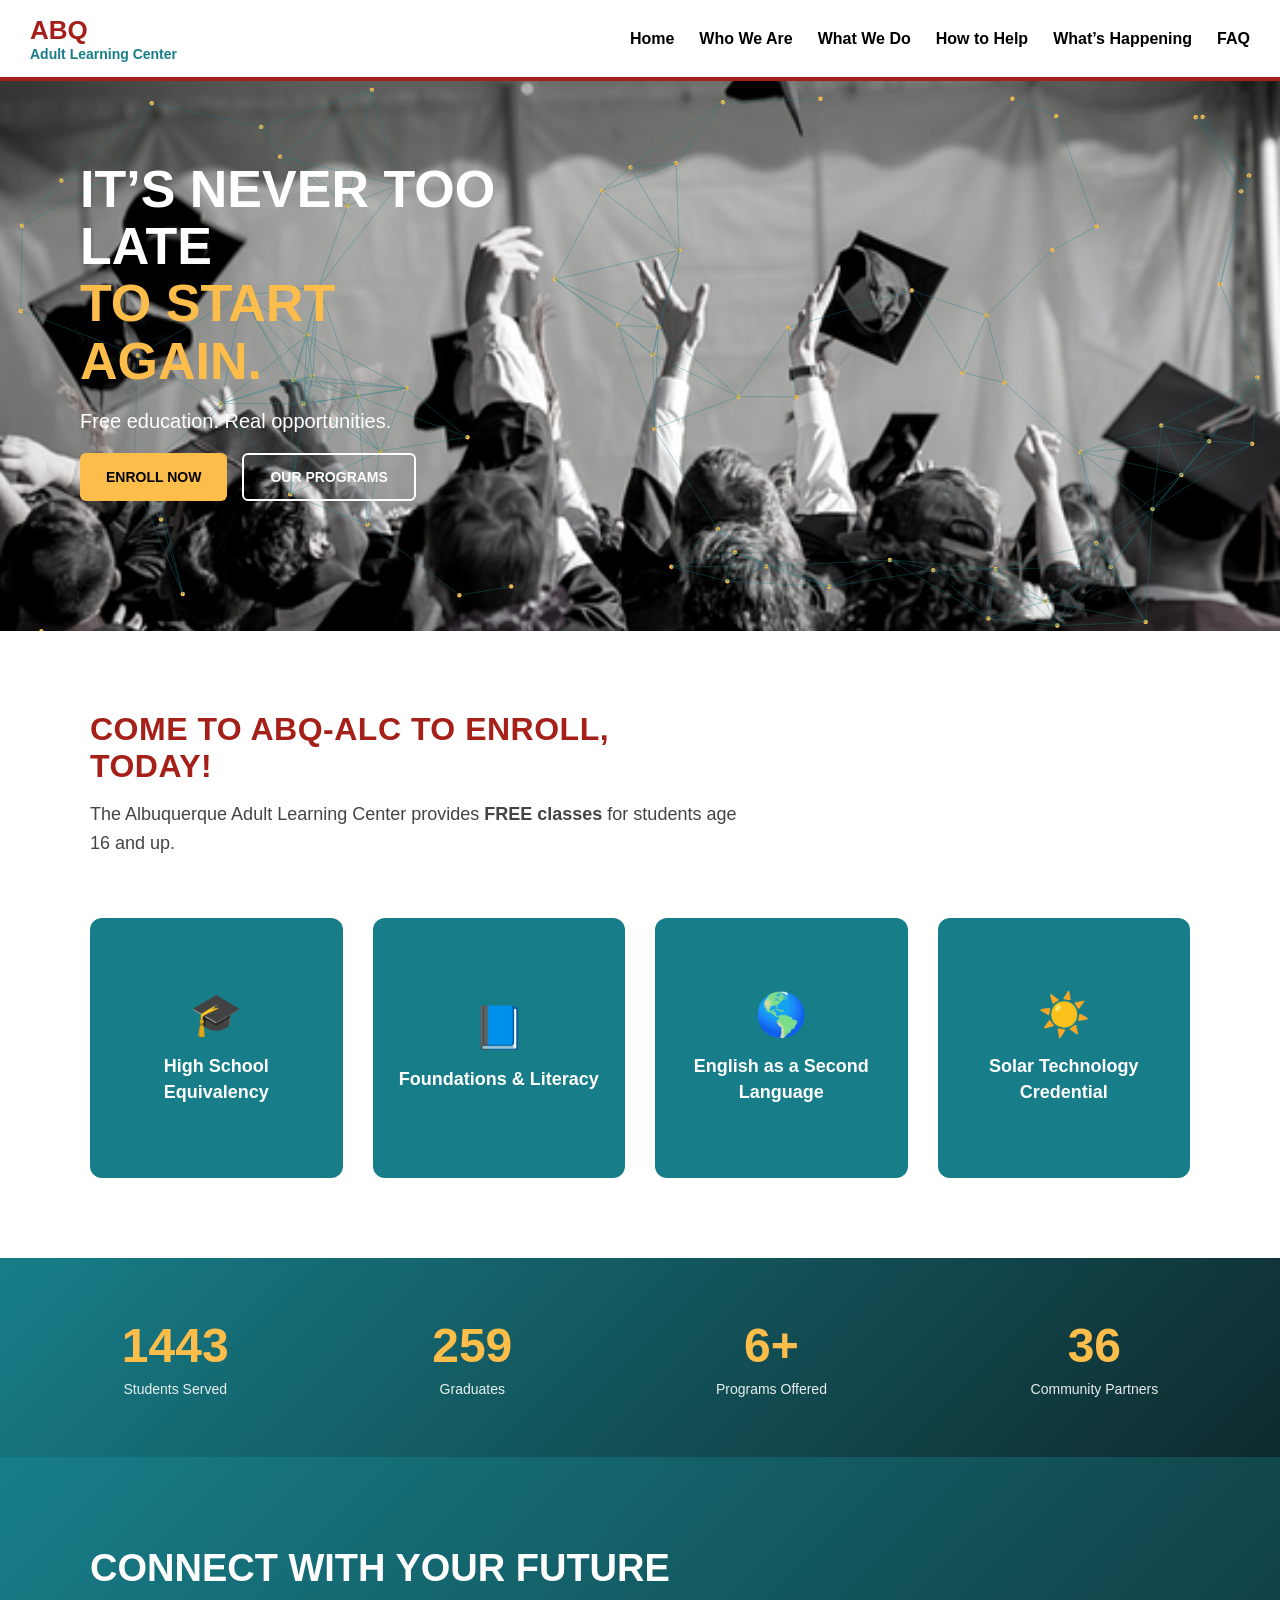
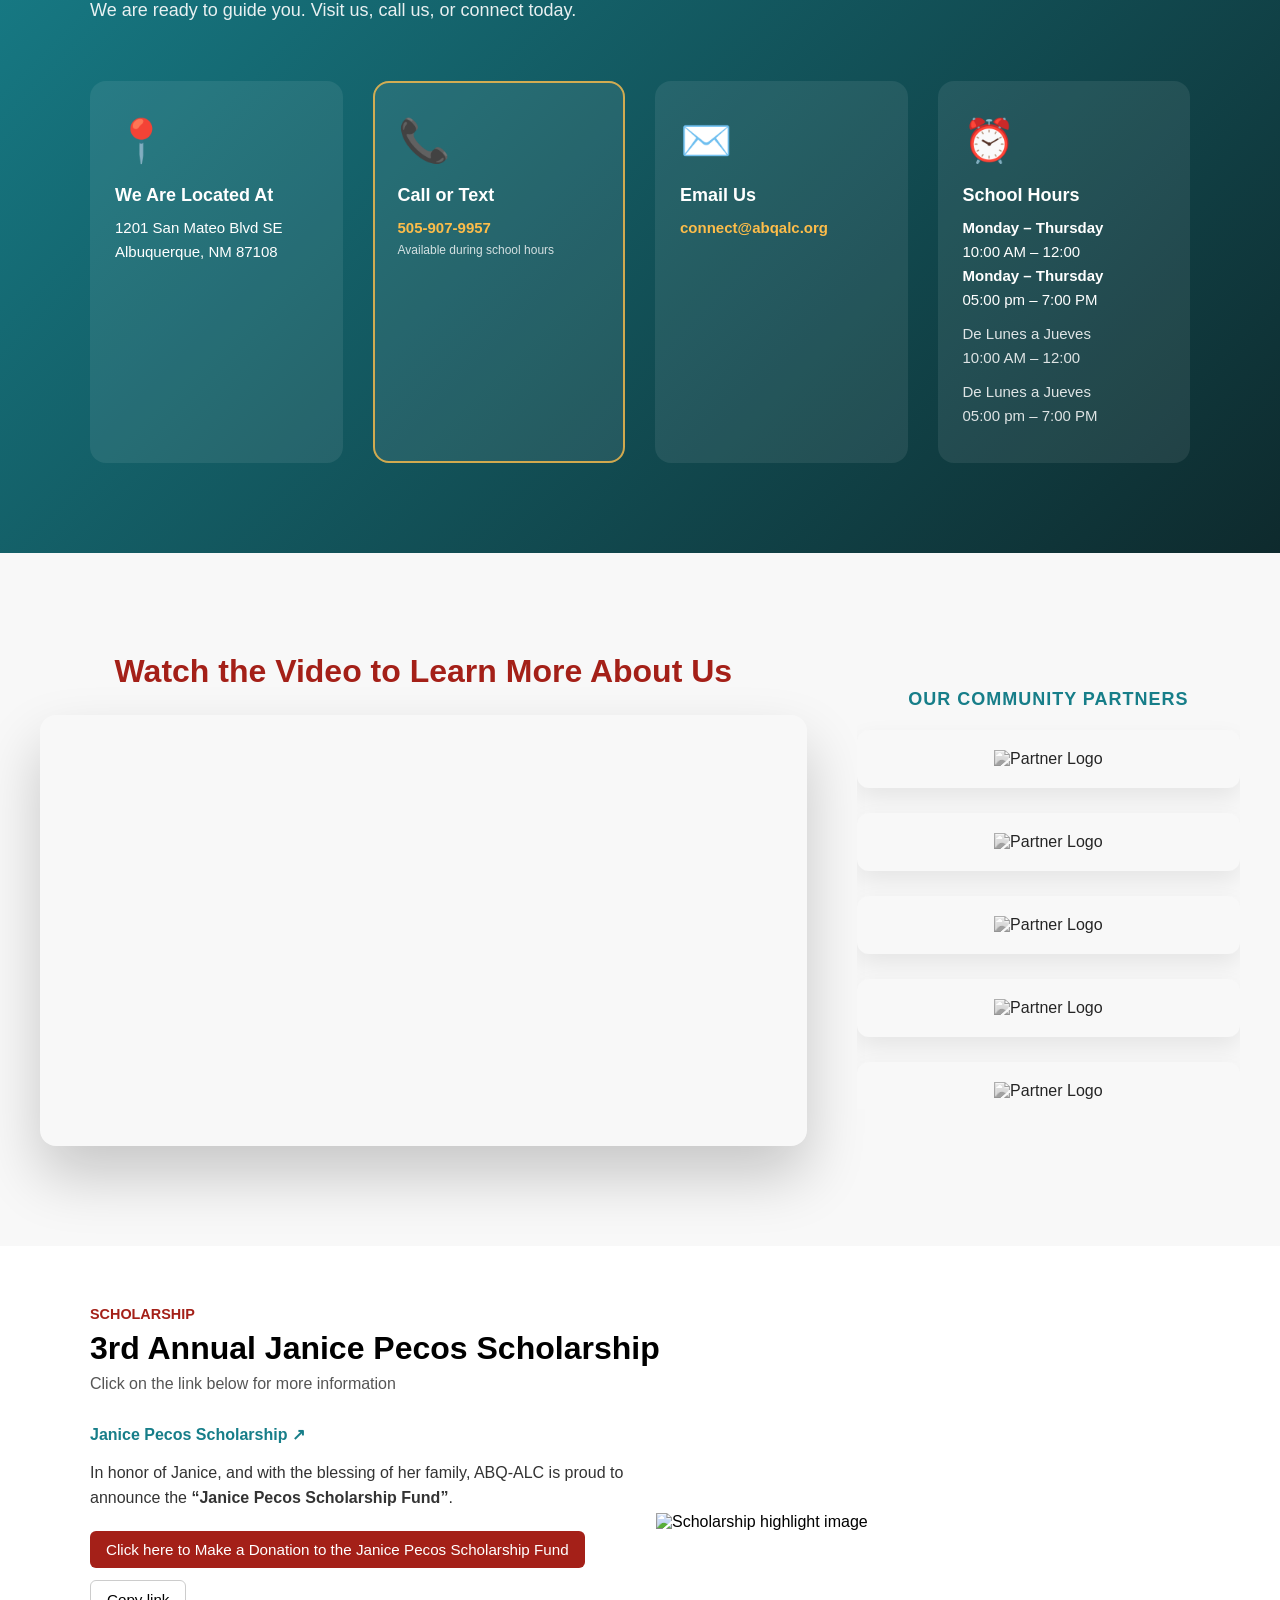
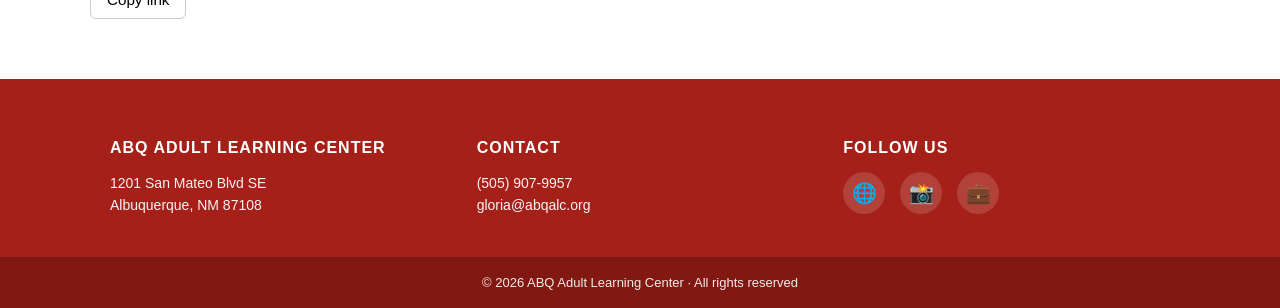
==== commit 8b926fad: "Add files via upload" ====
--- a/index.html
+++ b/index.html
@@ -23,21 +23,13 @@
 <a href="index.html">Home</a>
 
         <ul class="submenu">
-          <li class="has-children"><a href="pa.html">Program Information</a>
-            <!--  <ul class="submenu sub">
-              <li><a href="pa.html">1</a></li>
-              <li><a href="pa.html">2</a></li>
-              <li><a href="pa.html">3</a></li>
-              <li><a href="pa.html">4</a></li>
-              <li><a href="pa.html">5</a></li>
-             
-            </ul>-->
+          <li class="has-children"><a href="home_program.html">Program Information</a>
             </li>
 
           <li class="has-children">
-            <a href="page2.html"> 2022–2023 Student Success</a>
+            <a href="home_students.html"> 2023–2026 Student Success</a>
             </li>
-          <li><a href="ci.html">Location & Contact</a></li>
+          <li><a href="home_location.html">Location & Contact</a></li>
         </ul>
       </li>
 
@@ -180,7 +172,6 @@
               Earn a
               <strong>Fundamentals of Solar Technology (IET)</strong>
              <a href="
-
 https://video.search.yahoo.com/search/video;_ylt=Awr.wjnUhPJpWwIAqOZXNyoA;_ylu=Y29sbwNncTEEcG9zAzEEdnRpZAMEc2VjA3Nj?type=E210US105G0&p=nabcep+solar+certification&fr=mcafee&turl=https%3A%2F%2Ftse4.mm.bing.net%2Fth%2Fid%2FOVP.cW_9tWtKjv1zKpvWhstD-wHgFo%3Fpid%3DApi%26w%3D296%26h%3D156%26c%3D7%26p%3D0&rurl=https%3A%2F%2Fwww.youtube.com%2Fwatch%3Fv%3DZx-ArQhSR-M&tit=How+to+get+a+solar+job+with+NABCEP+certifications%21+Intro+to+Solar%21&pos=11&vid=f31095745891059037701e565cf217cb&sigr=6QRaX66MKJxi&sigt=qtAbaV_fkCSp&sigi=YpdcWejyRr_6
 "  target="_blank" >Credencial</a> for the solar industry.
             </p>
@@ -192,9 +183,6 @@
 
   </div>
 </section>
-
-
-
 <!-- ================= MÉTRICAS ================= -->
 <section class="stats">
   <div class="stat" data-target="3998">
@@ -214,11 +202,7 @@
     <span>Community Partners</span>
   </div>
 </section>
-
-
-
 <!-- ================= CONNECT ================= -->
-
 <section class="connect-section">
 
   <div class="connect-wrapper">
@@ -268,23 +252,26 @@
         <h3>School Hours</h3>
         <p>
           <strong>Monday – Thursday</strong><br>
-          10:00 AM – 7:00 PM
+          10:00 AM – 12:00
+        </p>
+        <p>
+          <strong>Monday – Thursday</strong><br>
+          05:00 pm – 7:00 PM
         </p>
         <p class="spanish">
           De Lunes a Jueves<br>
-          10:00 AM – 7:00 PM
-        </p>
-      </div>
-
-    </div>
-
-  </div>
-</section>
-
-
-
-
-
+          10:00 AM – 12:00 
+        </p>
+         <p class="spanish">
+          De Lunes a Jueves<br>
+        05:00 pm – 7:00 PM
+        </p>
+      </div>
+
+    </div>
+
+  </div>
+</section>
 <section class="partners-section">
 
 
@@ -306,65 +293,130 @@
 
       <h3>Our Community Partners</h3>
       <!-- LIGHTBOX MODAL -->
-<div class="lightbox" id="lightbox">
+  <div class="lightbox" id="lightbox">
   <div class="lightbox-overlay"></div>
-
   <div class="lightbox-content">
     <button class="lightbox-close" aria-label="Close">✕</button>
     <img id="lightbox-img" src="" alt="Expanded Partner">
-  </div>
-</div>
-
+     </div>
+          </div>
       <div class="carousel-track">
         <div class="partner-logo">
-  <img src="img/logo4.png" data-full="img/logo4.png" alt="Partner Logo">
-</div>
-
-        <div class="partner-logo">
-           <img src="img/logo1.png" data-full="img/logo1.png" alt="Partner Logo">
-
-        </div>
-        <div class="partner-logo">
-  <img src="img/ABF1.png" data-full="img/ABF1.png" alt="Partner Logo">
-        </div>
-        <div class="partner-logo">
-  <img src="img/logo2.png" data-full="img/logo2.png" alt="Partner Logo">
-        </div>
-        <div class="partner-logo">
-  <img src="img/ABF1.png" data-full="img/ABF1.png" alt="Partner Logo">
-        </div>
-        <div class="partner-logo">
-  <img src="img/logo3.png" data-full="img/logo3.png" alt="Partner Logo">
-        </div>
-
+           <img src="img/logo4.png" data-full="img/logo4.png" alt="Partner Logo">
+            </div>
+
+        <div class="partner-logo">
+           <img src="img/part1.png" data-full="img/part1.png" alt="Partner Logo">
+        </div>
+
+        <div class="partner-logo">
+            <img src="img/part6.png" data-full="img/part6.png" alt="Partner Logo">
+        </div>
+        <div class="partner-logo">
+           <img src="img/part2.png" data-full="img/part2.png" alt="Partner Logo">
+        </div>
+        <div class="partner-logo">
+          <img src="img/part3.png" data-full="img/part3.png" alt="Partner Logo">
+        </div>
+        <div class="partner-logo">
+         <img src="img/logo3.png" data-full="img/logo3.png" alt="Partner Logo">
+        </div>
+        <div class="partner-logo">
+        <img src="img/part6.png" data-full="img/part6.png" alt="Partner Logo">
+        </div>
+         <div class="partner-logo">
+         <img src="img/part7.png" data-full="img/part7.png" alt="Partner Logo">
+        </div>
         <!-- duplicados para loop infinito -->
         <div class="partner-logo">
-  <img src="img/logo4.png" data-full="img/logo4.png" alt="Partner Logo">
-        </div>
-        <div class="partner-logo">
-  <img src="img/aalc7.jpg" data-full="logos/partner1.png" alt="Partner Logo">
-        </div>
-      </div>
-
-    </div>
-
-  </div>
-
-</section>
-
-
-
+          <img src="img/logo4.png" data-full="img/logo4.png" alt="Partner Logo">
+        </div>
+        <div class="partner-logo">
+         <img src="img/part5.png" data-full="img/part5.png" alt="Partner Logo">
+        </div>
+
+
+
+
+      </div>
+
+    </div>
+
+  </div>
+</section>
+
+
+
+<section id="janice-pecos-scholarship" class="scholarship-spotlight">
+  <div class="scholarship-spotlight__wrap">
+
+    <header class="scholarship-spotlight__header">
+      <p class="scholarship-spotlight__kicker">Scholarship</p>
+      <h2 class="scholarship-spotlight__title">3rd Annual Janice Pecos Scholarship</h2>
+      <p class="scholarship-spotlight__subtitle">
+        Click on the link below for more information
+      </p>
+    </header>
+
+    <div class="scholarship-spotlight__grid js-reveal">
+      <!-- LEFT: CONTENT -->
+      <div class="scholarship-spotlight__content">
+        <a class="scholarship-spotlight__link"
+           href="https://TU-LINK-AQUI.com"
+           target="_blank" rel="noopener">
+          Janice Pecos Scholarship
+          <span aria-hidden="true">↗</span>
+        </a>
+
+        <p class="scholarship-spotlight__text">
+          In honor of Janice, and with the blessing of her family, ABQ-ALC is proud to announce the
+          <strong>“Janice Pecos Scholarship Fund”</strong>.
+        </p>
+
+        <div class="scholarship-spotlight__actions">
+          <a class="scholarship-spotlight__btn scholarship-spotlight__btn--primary"
+             href="https://TU-LINK-DONATION-AQUI.com"
+             target="_blank" rel="noopener">
+            Click here to Make a Donation to the Janice Pecos Scholarship Fund
+          </a>
+
+          <button type="button"
+                  class="scholarship-spotlight__btn scholarship-spotlight__btn--ghost js-copy-link"
+                  data-copy="https://TU-LINK-AQUI.com"
+                  aria-label="Copy scholarship link">
+            Copy link
+          </button>
+        </div>
+
+        <p class="scholarship-spotlight__note" role="status" aria-live="polite"></p>
+      </div>
+
+      <!-- RIGHT: IMAGE -->
+      <figure class="scholarship-spotlight__media">
+        <img
+          class="scholarship-spotlight__img"
+          src="img/Pecos.png"
+          alt="Scholarship highlight image"
+          loading="lazy"
+        />
+      </figure>
+    </div>
+
+  </div>
+</section>
+
+<!--
 <section class="volunteer-section">
 
   <div class="volunteer-container">
 
-    <!-- IMAGEN -->
+    <!-- IMAGEN 
     <div class="volunteer-image">
       <img src="img/aalc6.jpg">
 
     </div>
 
-    <!-- CONTENIDO -->
+    <!-- CONTENIDO 
     <div class="volunteer-content">
       <h2>Do Something Satisfying<br>With Your Free Time.</h2>
 
@@ -383,10 +435,9 @@
     </div>
 
   </div>
-
-</section>
-
-
+</section>
+
+-->
 
 <footer class="site-footer">
 
--- a/styles.css
+++ b/styles.css
@@ -1702,4 +1702,321 @@
   margin-top: 25px;
   font-size: 14px;
   opacity: 0.75;
-}+}
+
+
+
+/* ==============================
+   STORIES - YEAR SWITCHER + BADGE
+   ============================== */
+
+.stories-container{
+  position: relative;
+}
+
+/* Selector de años */
+.stories-years{
+  width: 100%;
+  display: flex;
+  gap: 12px;
+  align-items: center;
+  justify-content: center;
+  margin: 0 0 18px;
+  flex-wrap: wrap;
+}
+
+.stories-year-btn{
+  border: 1px solid rgba(0,0,0,.12);
+  background: #fff;
+  color: #1f2937;
+  font-weight: 800;
+  padding: 10px 16px;
+  border-radius: 999px;
+  cursor: pointer;
+  transition: transform .18s ease, background .18s ease, border-color .18s ease, box-shadow .18s ease;
+  box-shadow: 0 10px 20px rgba(0,0,0,.06);
+}
+
+.stories-year-btn:hover{
+  transform: translateY(-1px);
+  border-color: rgba(23,127,131,.35);
+}
+
+.stories-year-btn.is-active{
+  background: linear-gradient(135deg, #177f83, #106468);
+  color: #fff;
+  border-color: transparent;
+  box-shadow: 0 16px 28px rgba(16,100,104,.25);
+}
+
+/* Badge sobre la imagen */
+.story-image{
+  position: relative;
+}
+
+.story-badge{
+  position: absolute;
+  left: 14px;
+  bottom: 14px;
+  background: rgba(0,0,0,.55);
+  color: #fff;
+  padding: 8px 12px;
+  border-radius: 999px;
+  font-weight: 800;
+  font-size: .85rem;
+  backdrop-filter: blur(6px);
+}
+
+/* Contador */
+.story-meta{
+  margin-top: 14px;
+  color: rgba(0,0,0,.6);
+  font-weight: 700;
+  font-size: .95rem;
+}
+
+/* Suaviza transiciones cuando cambia historia */
+#storyImg{
+  transition: opacity .25s ease;
+}
+
+
+/* ===========================
+   INSTRUCTORS SECTION
+   =========================== */
+
+.instructors-section{
+  --red:#a42018;
+  --yellow:#fdbd4a;
+  --teal:#177E89;
+
+  padding: clamp(70px, 8vw, 110px) 0;
+  background: linear-gradient(180deg, #ffffff 60%, rgba(23,126,137,.05));
+}
+
+.instructors-wrapper{
+  width: min(1200px, 92%);
+  margin: auto;
+}
+
+.instructors-header{
+  text-align: center;
+  max-width: 720px;
+  margin: 0 auto 64px;
+}
+
+.instructors-tag{
+  display: inline-block;
+  background: rgba(253,189,74,.25);
+  color: #000;
+  font-weight: 800;
+  padding: 6px 14px;
+  border-radius: 999px;
+  letter-spacing: .08em;
+  margin-bottom: 14px;
+}
+
+.instructors-header h2{
+  font-size: clamp(2.2rem, 4vw, 3.2rem);
+  color: var(--red);
+  font-weight: 900;
+  margin-bottom: 12px;
+}
+
+.instructors-header p{
+  color: #444;
+  font-size: 1.05rem;
+}
+
+/* GRID */
+.instructors-grid{
+  display: grid;
+  grid-template-columns: repeat(auto-fit, minmax(240px,1fr));
+  gap: 36px;
+}
+
+/* CARD */
+.instructor-card{
+  position: relative;
+  background: #fff;
+  border-radius: 22px;
+  overflow: hidden;
+  box-shadow: 0 18px 40px rgba(0,0,0,.12);
+  cursor: pointer;
+  transition: transform .5s ease, box-shadow .5s ease;
+}
+
+.instructor-card::before{
+  content:"";
+  position:absolute;
+  inset:0;
+  background: radial-gradient(circle at top,
+    rgba(253,189,74,.4),
+    transparent 65%);
+  opacity: 0;
+  transition: opacity .4s ease;
+}
+
+.instructor-card:hover{
+  transform: translateY(-10px);
+  box-shadow: 0 30px 60px rgba(0,0,0,.25);
+}
+
+.instructor-card:hover::before{
+  opacity: 1;
+}
+
+/* IMAGE */
+.instructor-photo{
+  height: 260px;
+  overflow: hidden;
+}
+
+.instructor-photo img{
+  width: 100%;
+  height: 100%;
+  object-fit: cover;
+  transition: transform .6s ease;
+}
+
+.instructor-card:hover img{
+  transform: scale(1.08);
+}
+
+/* INFO */
+.instructor-info{
+  padding: 22px;
+  text-align: center;
+}
+
+.instructor-info h3{
+  font-size: 1.25rem;
+  font-weight: 900;
+  color: #111;
+  margin-bottom: 8px;
+}
+
+.instructor-info span{
+  color: var(--teal);
+  font-weight: 800;
+  font-size: .95rem;
+}
+
+/* RESPONSIVE */
+@media(max-width: 600px){
+  .instructor-photo{ height: 220px; }
+}
+
+
+
+/* ===============================
+   Janice Pecos Scholarship – Simple Style
+   =============================== */
+
+.scholarship-spotlight {
+  padding: 60px 0;
+  background: #fff;
+}
+
+.scholarship-spotlight__wrap {
+  width: 90%;
+  max-width: 1100px;
+  margin: 0 auto;
+}
+
+/* Header */
+.scholarship-spotlight__header {
+  margin-bottom: 32px;
+}
+
+.scholarship-spotlight__kicker {
+  color: #a42018;
+  font-weight: 700;
+  text-transform: uppercase;
+  font-size: 0.9rem;
+  margin-bottom: 8px;
+}
+
+.scholarship-spotlight__title {
+  font-size: 2rem;
+  margin: 0 0 8px;
+}
+
+.scholarship-spotlight__subtitle {
+  color: #555;
+  font-size: 1rem;
+}
+
+/* Layout */
+.scholarship-spotlight__grid {
+  display: flex;
+  gap: 32px;
+  align-items: center;
+}
+
+/* Content */
+.scholarship-spotlight__content {
+  flex: 1;
+}
+
+.scholarship-spotlight__link {
+  display: inline-block;
+  margin-bottom: 16px;
+  color: #177E89;
+  font-weight: 600;
+  text-decoration: none;
+}
+
+.scholarship-spotlight__link:hover {
+  text-decoration: underline;
+}
+
+.scholarship-spotlight__text {
+  margin-bottom: 20px;
+  color: #333;
+  line-height: 1.6;
+}
+
+/* Buttons */
+.scholarship-spotlight__actions {
+  display: flex;
+  gap: 12px;
+  flex-wrap: wrap;
+}
+
+.scholarship-spotlight__btn {
+  padding: 10px 16px;
+  font-size: 0.95rem;
+  border-radius: 6px;
+  cursor: pointer;
+}
+
+.scholarship-spotlight__btn--primary {
+  background: #a42018;
+  color: #fff;
+  text-decoration: none;
+  border: none;
+}
+
+.scholarship-spotlight__btn--ghost {
+  background: transparent;
+  border: 1px solid #ccc;
+}
+
+/* Image */
+.scholarship-spotlight__media {
+  flex: 1;
+}
+
+.scholarship-spotlight__img {
+  max-width: 100%;
+  height: auto;
+  display: block;
+}
+
+/* Responsive */
+@media (max-width: 768px) {
+  .scholarship-spotlight__grid {
+    flex-direction: column;
+  }
+}
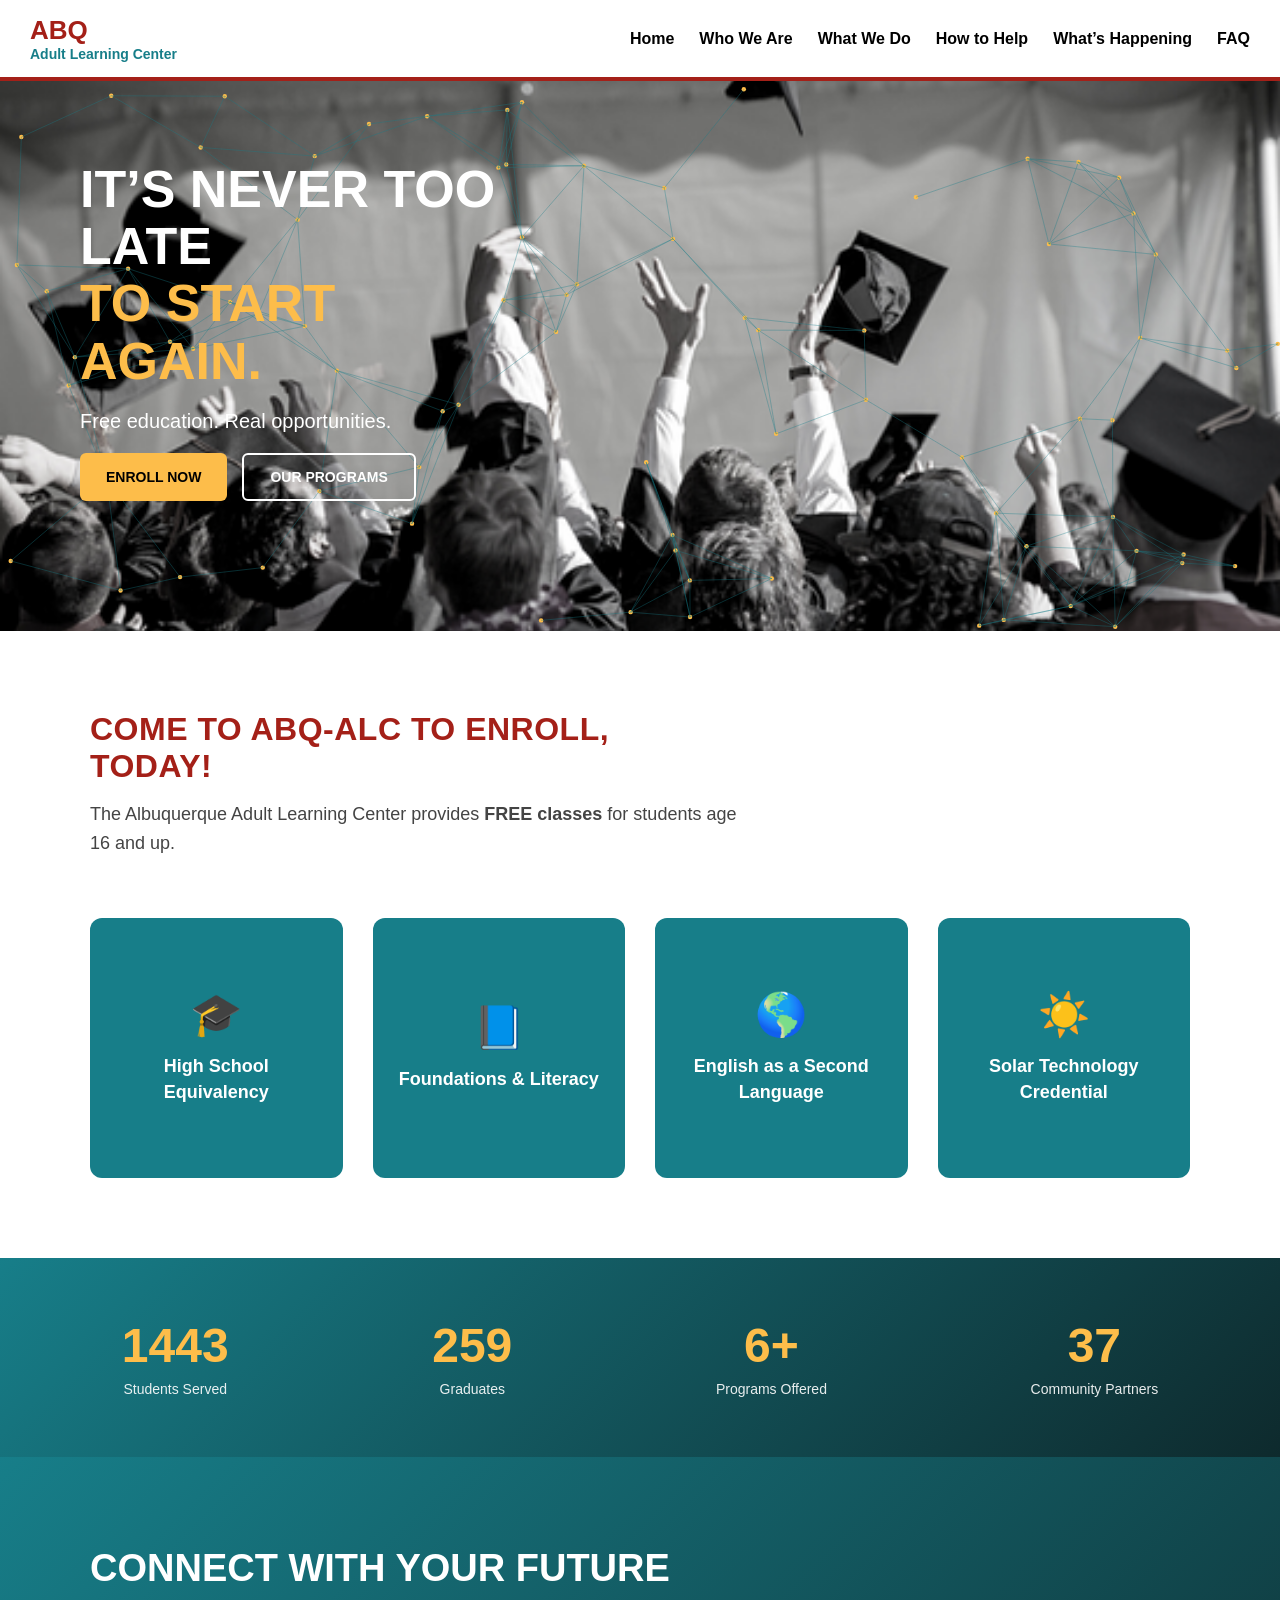
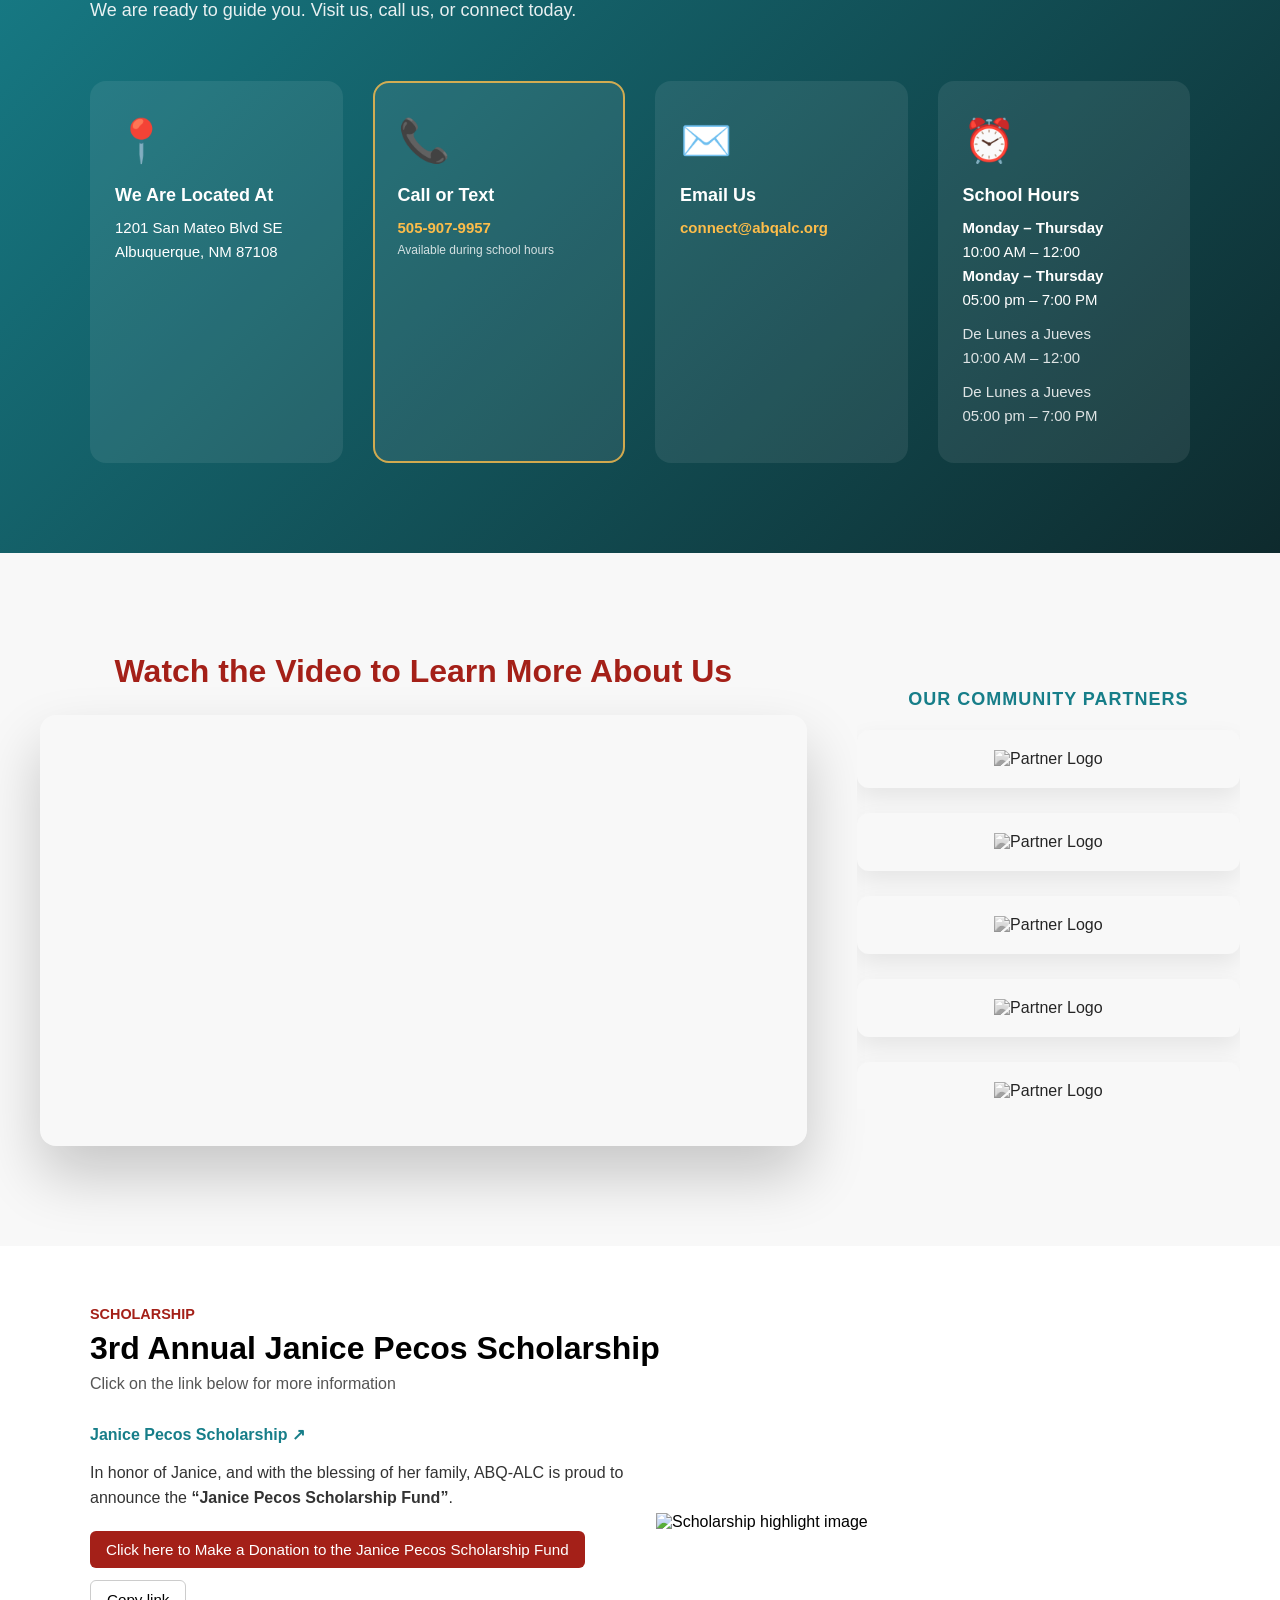
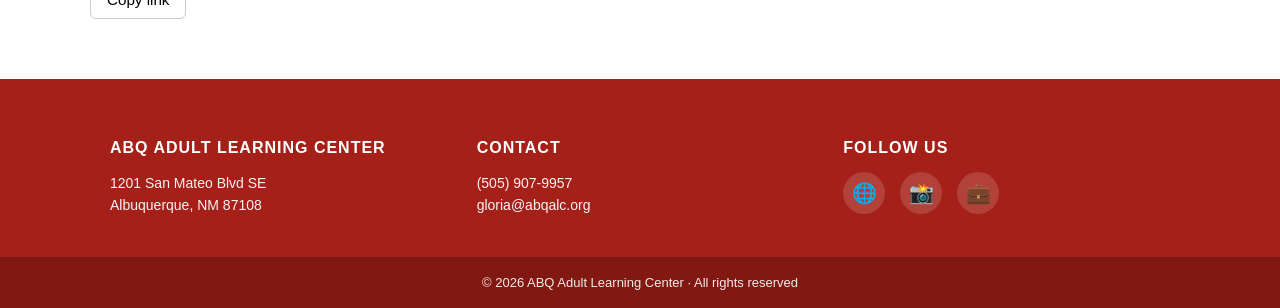
==== commit 5803bc78: "Update index.html" ====
--- a/index.html
+++ b/index.html
@@ -1,5 +1,8 @@
 <!DOCTYPE html>
 <html lang="es">
+
+
+  
 <head>
   <meta charset="UTF-8" />
   <meta name="viewport" content="width=device-width, initial-scale=1.0" />
@@ -489,4 +492,4 @@
 
 
 </body>
-</html>+</html>
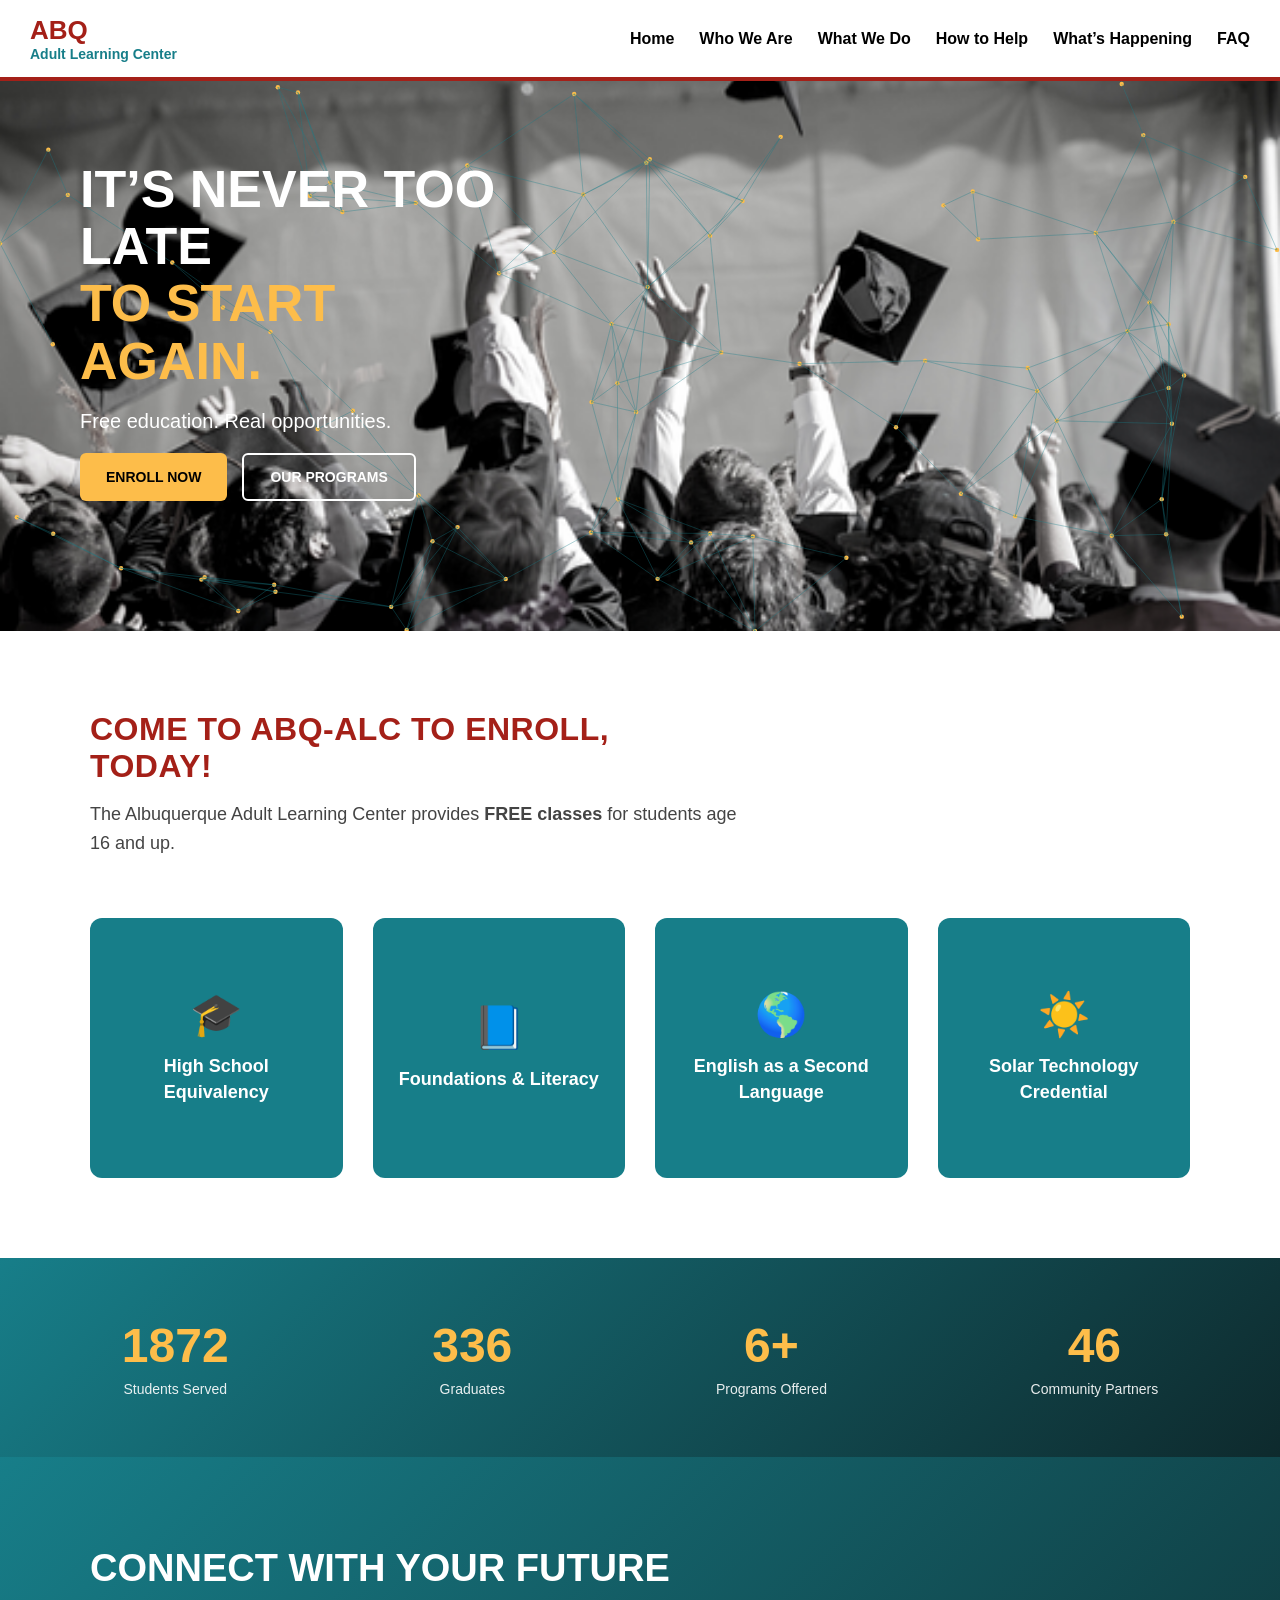
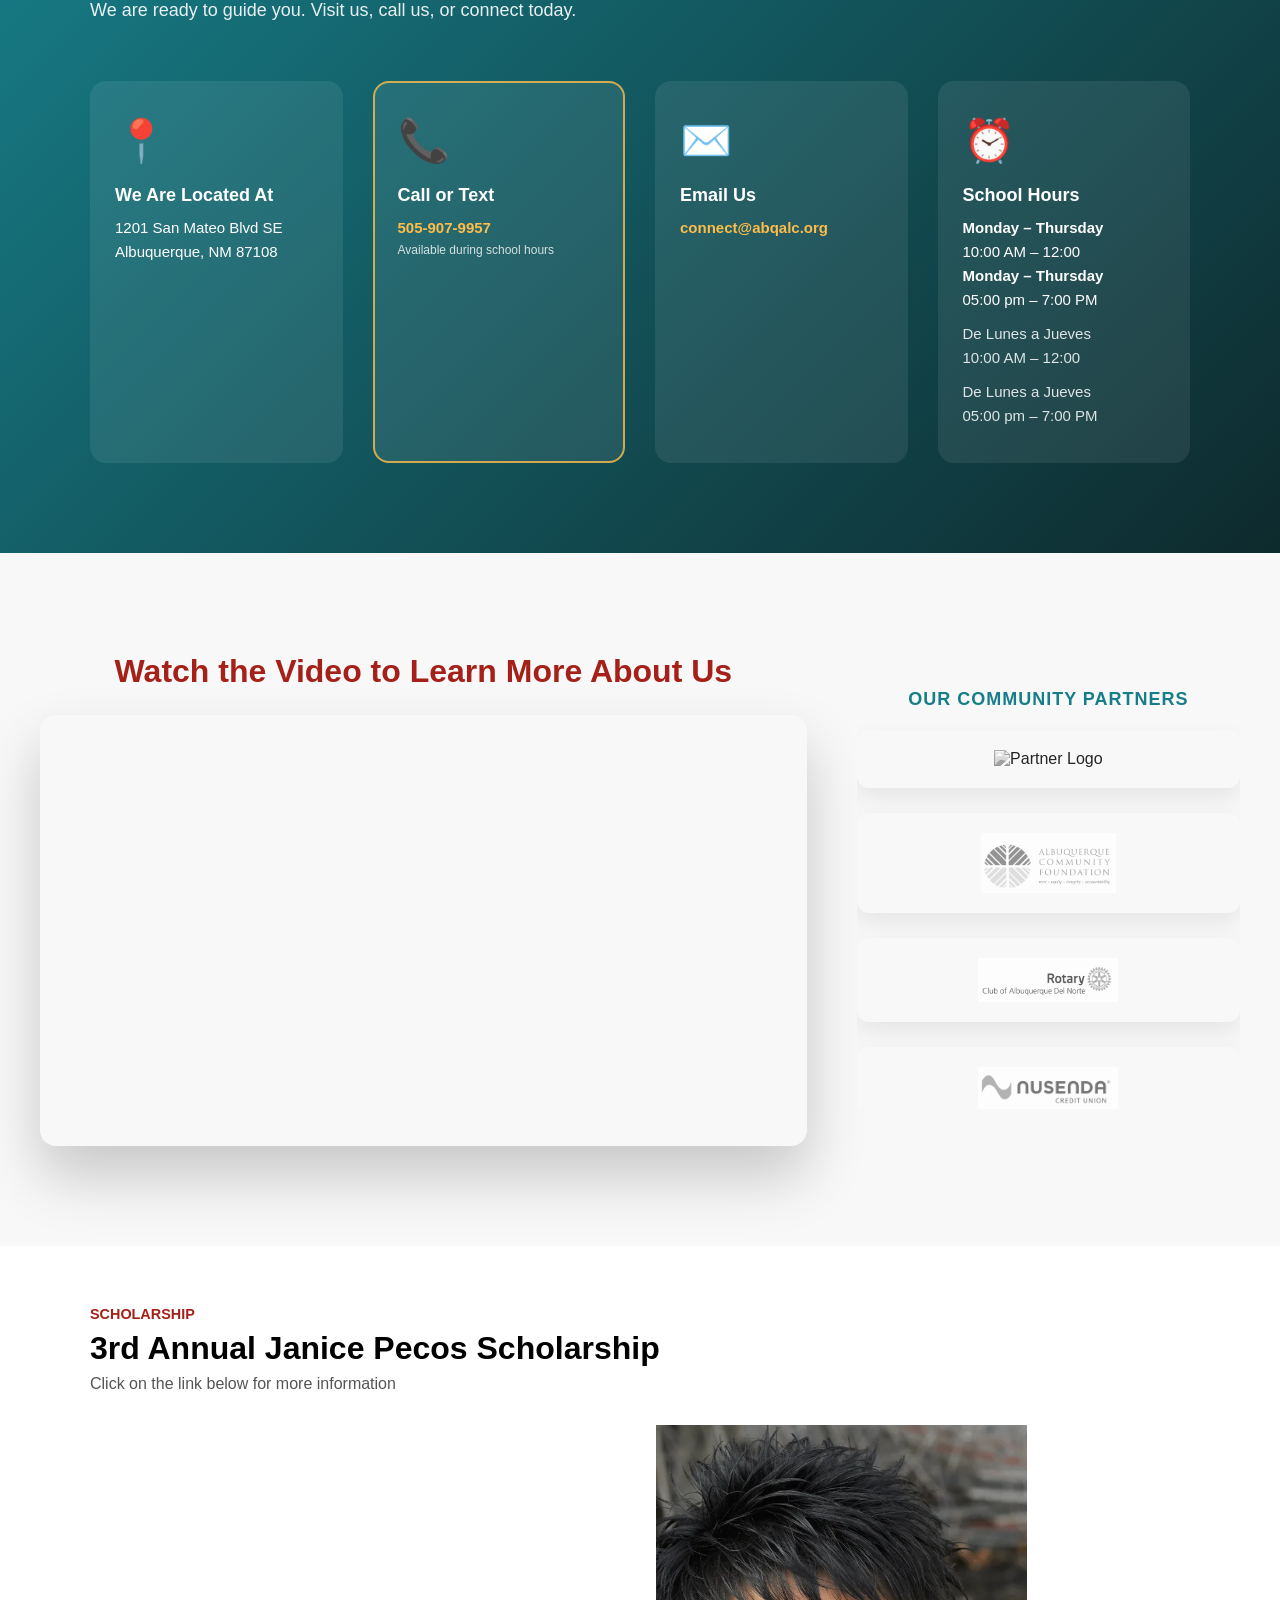
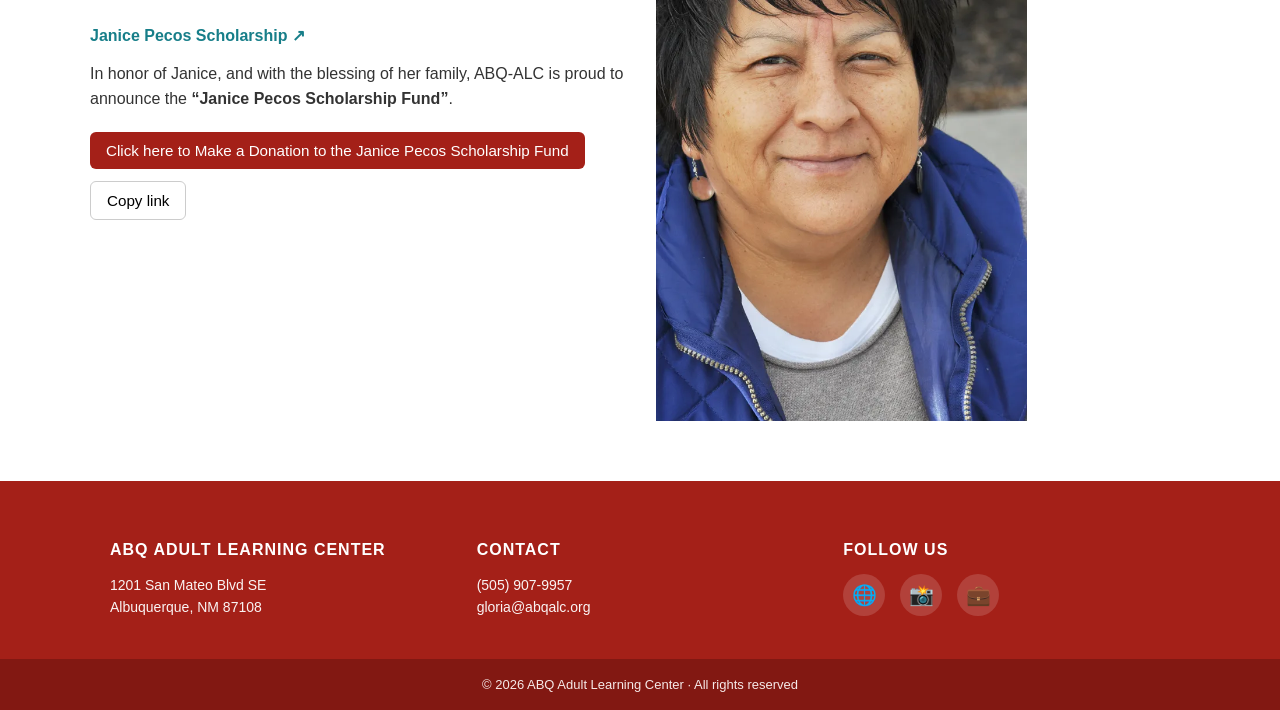
==== commit 2cab8cf9: "Add files via upload" ====
--- a/index.html
+++ b/index.html
@@ -1,8 +1,5 @@
 <!DOCTYPE html>
 <html lang="es">
-
-
-  
 <head>
   <meta charset="UTF-8" />
   <meta name="viewport" content="width=device-width, initial-scale=1.0" />
@@ -492,4 +489,4 @@
 
 
 </body>
-</html>
+</html>
